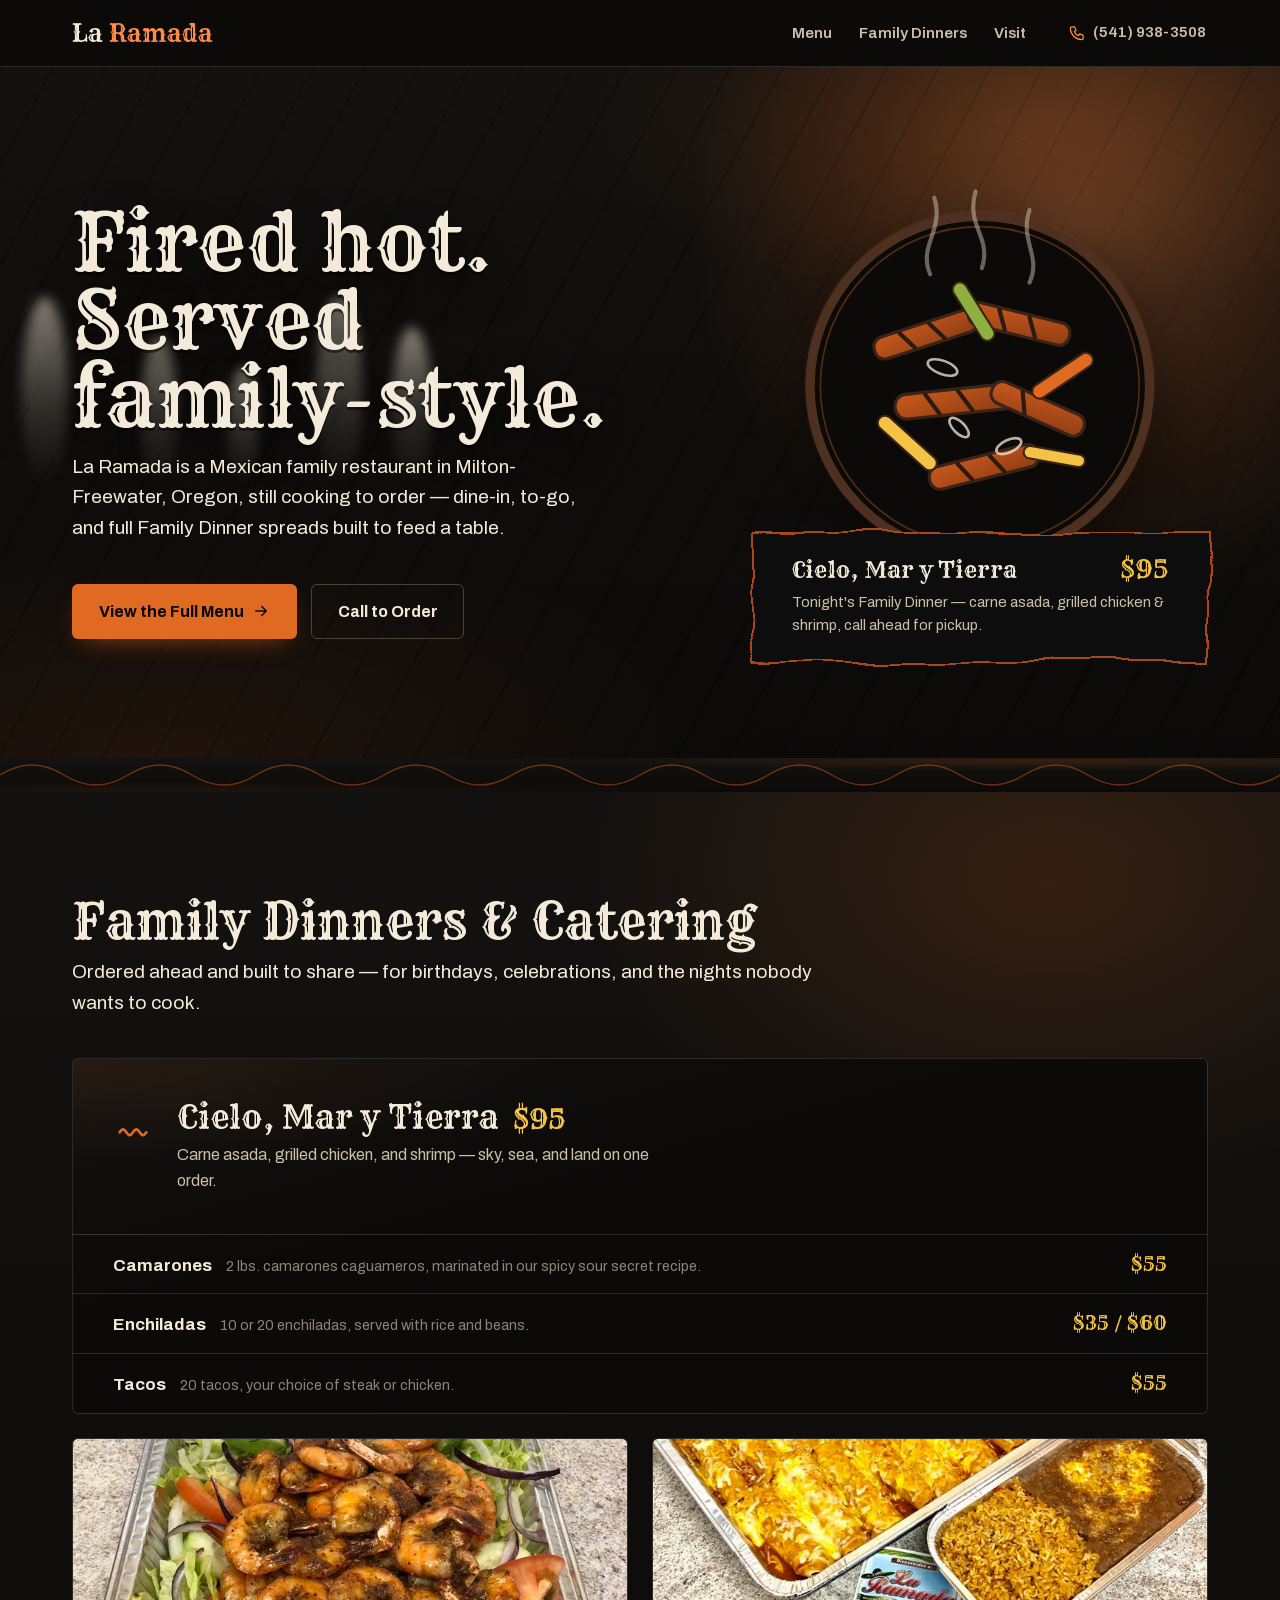
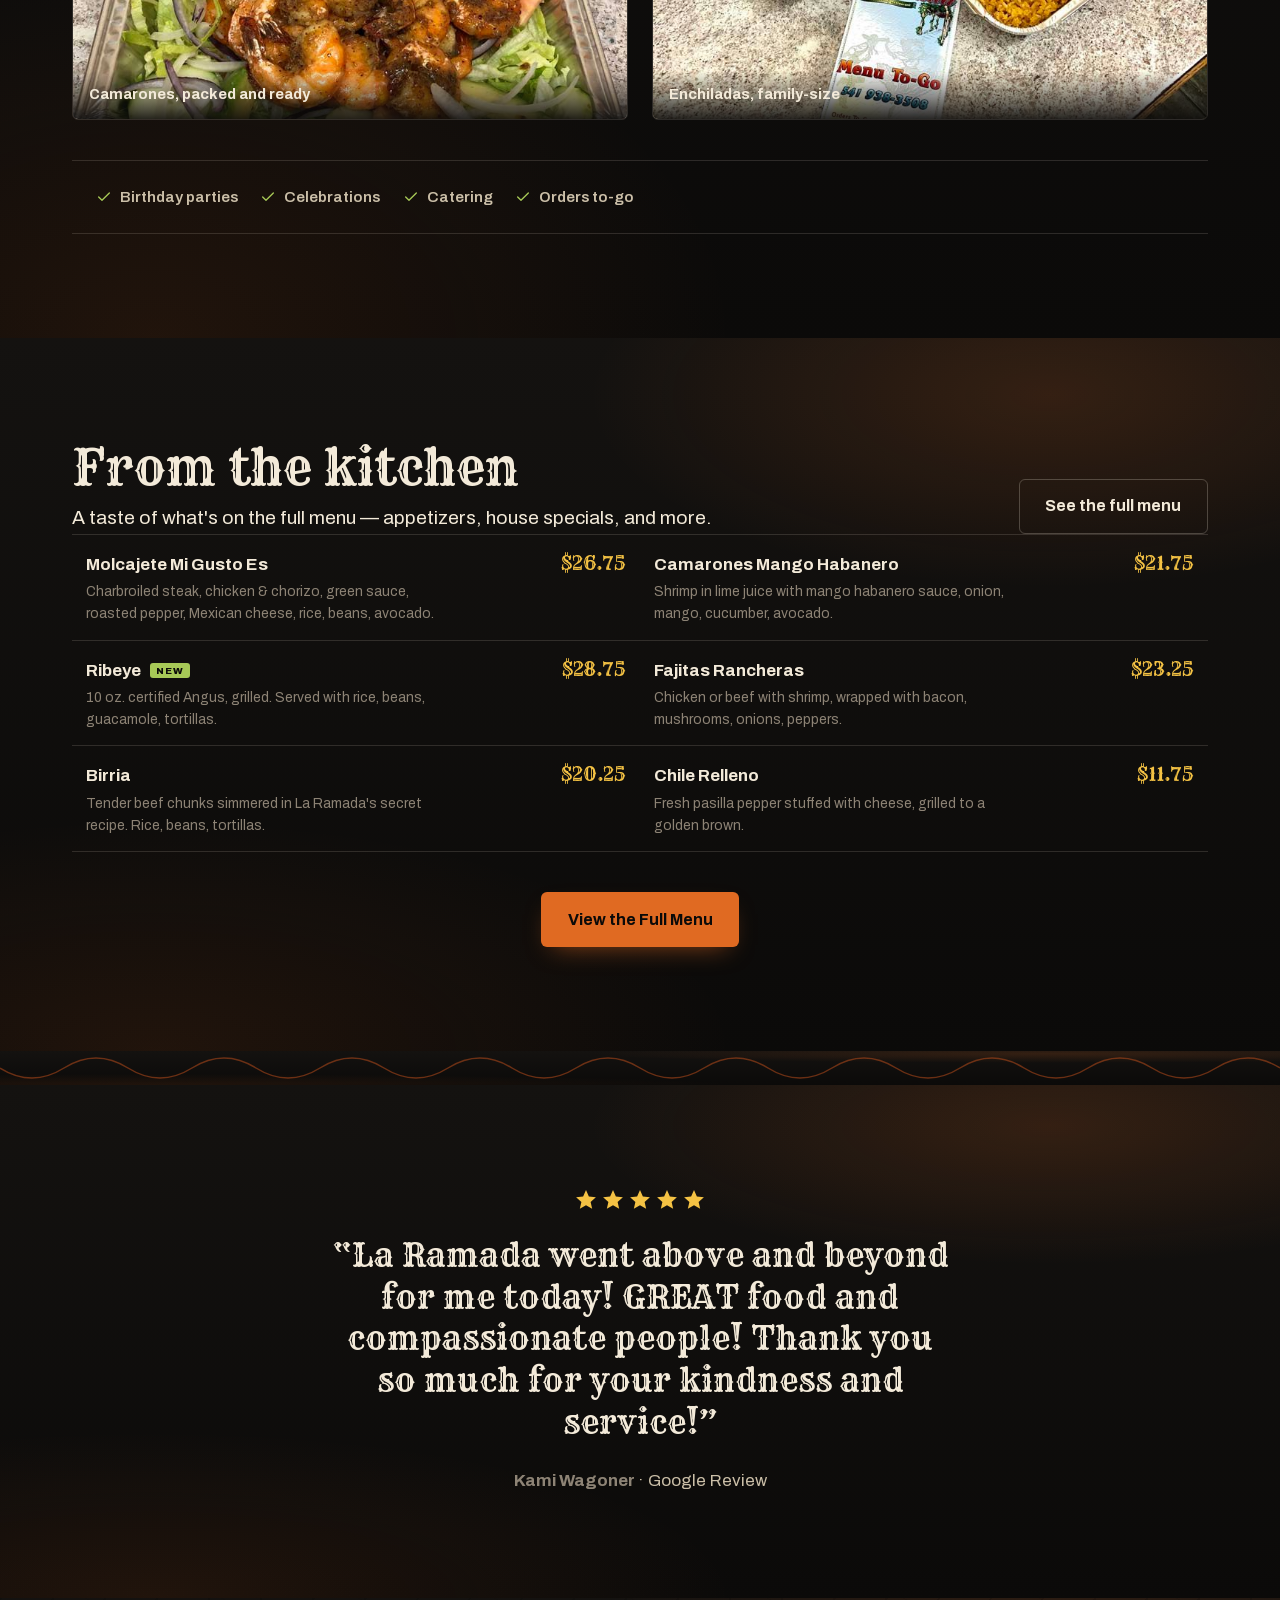
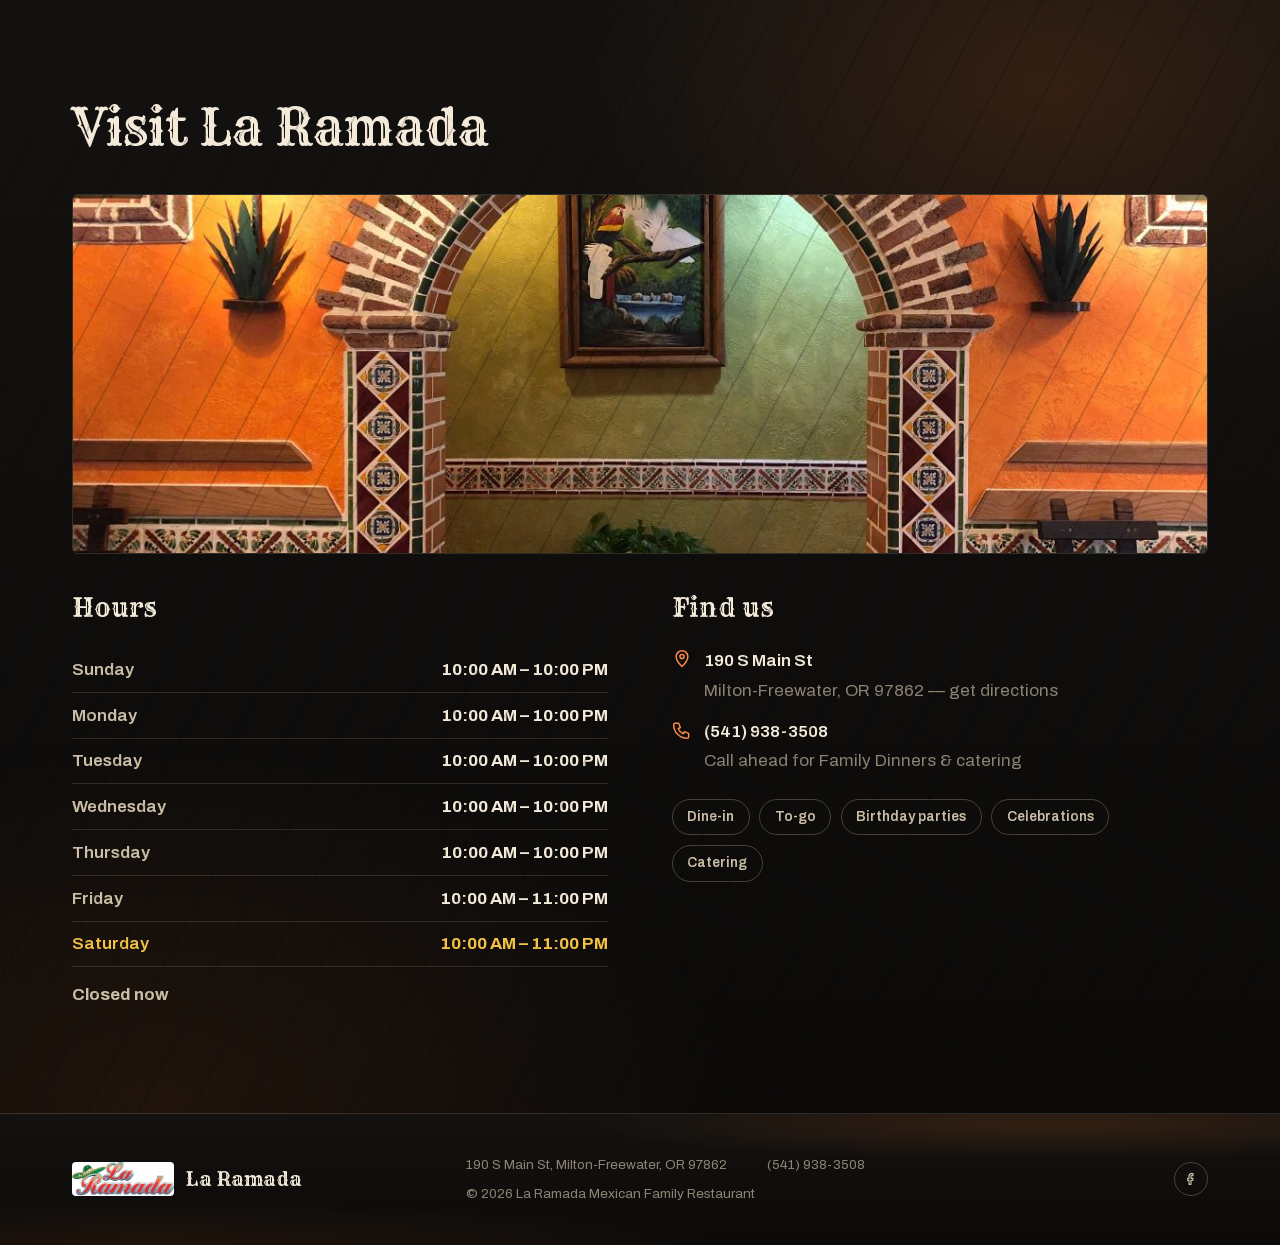
==== index.html @ e7085463 "Build La Ramada website: The Comal direction, full menu, real photos Two-page static site (index.htm" ====
<!doctype html>
<html lang="en">
<head>
<meta charset="utf-8">
<meta name="viewport" content="width=device-width, initial-scale=1">
<title>La Ramada — Mexican Family Restaurant, Milton-Freewater OR</title>
<meta name="description" content="La Ramada Mexican Family Restaurant in Milton-Freewater, OR. Dine-in, to-go, catering, and Family Dinners for celebrations. Open daily.">
<link rel="icon" href="assets/icons/favicon.svg" type="image/svg+xml">
<link rel="preload" href="assets/fonts/rye-regular.woff2" as="font" type="font/woff2" crossorigin>
<link rel="preload" href="assets/fonts/archivo-variable.woff2" as="font" type="font/woff2" crossorigin>
<link rel="stylesheet" href="styles.css">
</head>
<body>
<!--
  THESIS: The whole site is the family's own comal — char, steam, and ember
  heat carry the page, because the food should look like it is still cooking.
  OWN-WORLD: cast-iron black ground (#141210), char umber, ember orange
  (#e06a22) and butter-yellow accents; seasoned-iron sheen, char striping,
  steam haze; Rye display over Archivo body; grill-mark seams between sections.
  STORY: a first-time visitor sees sizzling, abundant food immediately,
  believes La Ramada is a real family kitchen worth trusting, and reaches
  the menu and Family Dinners within seconds.
  FIRST VIEWPORT: full-bleed comal hero, steam rising through the headline,
  today's Family Dinner seared into a branding-iron badge with its price,
  primary CTA straight to the full menu.
  FORM: The Comal — IMPECCABLE'S PICK, direction round seed 84e62924 (reroll 1).
  FINISH: unreviewed and undocumented is unfinished; this build ends with the
  finish review, the verdict, and DESIGN.md
-->
<a class="skip-link" href="#main">Skip to content</a>

<svg width="0" height="0" style="position:absolute" aria-hidden="true">
  <defs>
    <filter id="char-edge" x="-20%" y="-20%" width="140%" height="140%">
      <feTurbulence type="fractalNoise" baseFrequency="0.012 0.02" numOctaves="2" seed="7" result="noise"/>
      <feDisplacementMap in="SourceGraphic" in2="noise" scale="18" xChannelSelector="R" yChannelSelector="G"/>
    </filter>
  </defs>
</svg>

<header class="site-header">
  <div class="wrap">
    <a class="logo" href="index.html">La <span>Ramada</span></a>
    <nav class="site-nav" aria-label="Primary">
      <ul>
        <li><a href="menu.html">Menu</a></li>
        <li><a href="#dinners">Family Dinners</a></li>
        <li><a href="#visit">Visit</a></li>
      </ul>
      <a class="header-phone" href="tel:+15419383508" aria-label="Call La Ramada at (541) 938-3508">
        <svg viewBox="0 0 24 24" fill="none" stroke="currentColor" stroke-width="1.75" stroke-linecap="round" stroke-linejoin="round"><path d="M4 4h4l2 5-2.5 1.5a11 11 0 0 0 6 6L15 14l5 2v4a2 2 0 0 1-2 2C9.4 22 2 14.6 2 6a2 2 0 0 1 2-2Z"/></svg>
        <span>(541) 938-3508</span>
      </a>
    </nav>
    <button class="nav-toggle" aria-expanded="false" aria-controls="mobile-panel" aria-label="Open menu">
      <svg viewBox="0 0 24 24" fill="none" stroke="currentColor" stroke-width="1.75" stroke-linecap="round"><path d="M3 6h18M3 12h18M3 18h18"/></svg>
    </button>
  </div>
  <div class="mobile-panel" id="mobile-panel">
    <ul>
      <li><a href="menu.html">Menu</a></li>
      <li><a href="#dinners">Family Dinners</a></li>
      <li><a href="#visit">Visit</a></li>
      <li><a href="tel:+15419383508">Call (541) 938-3508</a></li>
    </ul>
  </div>
</header>

<main id="main">

  <section class="hero iron-ground">
    <div class="char-stripes" aria-hidden="true"></div>
    <div class="hero-ember-glow" aria-hidden="true"></div>
    <div class="steam" aria-hidden="true"><span></span><span></span><span></span><span></span><span></span></div>
    <div class="wrap">
      <div class="hero-grid">
        <div>
          <h1>Fired hot.<br>Served family-style.</h1>
          <p class="lede">La Ramada is a Mexican family restaurant in Milton-Freewater, Oregon, still cooking to order — dine-in, to-go, and full Family Dinner spreads built to feed a table.</p>
          <div class="hero-ctas">
            <a class="btn btn-ember" href="menu.html">
              View the Full Menu
              <svg viewBox="0 0 24 24" fill="none" stroke="currentColor" stroke-width="2" stroke-linecap="round" stroke-linejoin="round"><path d="M5 12h14M13 6l6 6-6 6"/></svg>
            </a>
            <a class="btn btn-line" href="tel:+15419383508">Call to Order</a>
          </div>
        </div>
        <div class="hero-visual sear-in">
          <svg class="sizzle-plate" viewBox="0 0 440 380" role="img" aria-label="Illustration of a sizzling fajita platter — steak, peppers, and onions on the comal">
            <defs>
              <linearGradient id="steakGrad" x1="0" y1="0" x2="1" y2="1">
                <stop offset="0" stop-color="#c9591c"/>
                <stop offset="1" stop-color="#8f3d14"/>
              </linearGradient>
              <radialGradient id="panGlow" cx="50%" cy="42%" r="60%">
                <stop offset="0" stop-color="#e06a22" stop-opacity="0.28"/>
                <stop offset="1" stop-color="#e06a22" stop-opacity="0"/>
              </radialGradient>
            </defs>
            <circle cx="220" cy="200" r="170" fill="url(#panGlow)"/>
            <circle cx="220" cy="200" r="164" fill="#0b0a09" stroke="#4d3020" stroke-width="9"/>
            <circle cx="220" cy="200" r="154" fill="none" stroke="#e06a22" stroke-width="1.5" opacity="0.35"/>
            <g stroke-linecap="round">
              <g transform="translate(168,150) rotate(-18)">
                <rect x="-52" y="-11" width="104" height="22" rx="10" fill="url(#steakGrad)" stroke="#3a2418" stroke-width="3"/>
                <line x1="-24" y1="-9" x2="-14" y2="9" stroke="#2a1a10" stroke-width="4"/>
                <line x1="6" y1="-9" x2="16" y2="9" stroke="#2a1a10" stroke-width="4"/>
              </g>
              <g transform="translate(258,140) rotate(14)">
                <rect x="-50" y="-11" width="100" height="22" rx="10" fill="url(#steakGrad)" stroke="#3a2418" stroke-width="3"/>
                <line x1="-22" y1="-9" x2="-12" y2="9" stroke="#2a1a10" stroke-width="4"/>
                <line x1="8" y1="-9" x2="18" y2="9" stroke="#2a1a10" stroke-width="4"/>
              </g>
              <g transform="translate(196,215) rotate(-6)">
                <rect x="-58" y="-12" width="116" height="24" rx="11" fill="url(#steakGrad)" stroke="#3a2418" stroke-width="3"/>
                <line x1="-28" y1="-10" x2="-16" y2="10" stroke="#2a1a10" stroke-width="4"/>
                <line x1="4" y1="-10" x2="16" y2="10" stroke="#2a1a10" stroke-width="4"/>
              </g>
              <g transform="translate(276,222) rotate(24)">
                <rect x="-48" y="-11" width="96" height="22" rx="10" fill="url(#steakGrad)" stroke="#3a2418" stroke-width="3"/>
                <line x1="-20" y1="-9" x2="-10" y2="9" stroke="#2a1a10" stroke-width="4"/>
              </g>
              <g transform="translate(224,278) rotate(-14)">
                <rect x="-54" y="-11" width="108" height="22" rx="10" fill="url(#steakGrad)" stroke="#3a2418" stroke-width="3"/>
                <line x1="-24" y1="-9" x2="-14" y2="9" stroke="#2a1a10" stroke-width="4"/>
                <line x1="8" y1="-9" x2="18" y2="9" stroke="#2a1a10" stroke-width="4"/>
              </g>
            </g>
            <g stroke-linecap="round">
              <g transform="translate(150,255) rotate(42)"><rect x="-36" y="-7" width="72" height="14" rx="7" fill="#f4c244" stroke="#3a2418" stroke-width="2"/></g>
              <g transform="translate(300,190) rotate(-34)"><rect x="-34" y="-7" width="68" height="14" rx="7" fill="#e06a22" stroke="#3a2418" stroke-width="2"/></g>
              <g transform="translate(214,128) rotate(58)"><rect x="-32" y="-7" width="64" height="14" rx="7" fill="#8faf3e" stroke="#3a2418" stroke-width="2"/></g>
              <g transform="translate(292,268) rotate(10)"><rect x="-30" y="-6" width="60" height="12" rx="6" fill="#f4c244" stroke="#3a2418" stroke-width="2"/></g>
            </g>
            <g fill="none" stroke="#f3ead9" stroke-width="2.5" opacity="0.75">
              <ellipse cx="184" cy="182" rx="15" ry="6.5" transform="rotate(20 184 182)"/>
              <ellipse cx="248" cy="258" rx="13" ry="6" transform="rotate(-25 248 258)"/>
              <ellipse cx="200" cy="240" rx="12" ry="5.5" transform="rotate(45 200 240)"/>
            </g>
            <g fill="none" stroke="#f3ead9" stroke-linecap="round" opacity="0.4">
              <path d="M172,92 C160,64 186,50 176,18" stroke-width="4"/>
              <path d="M222,86 C232,56 206,46 216,12" stroke-width="4"/>
              <path d="M268,100 C280,74 258,60 268,30" stroke-width="4"/>
            </g>
          </svg>
          <div class="hero-visual-caption">
            <div class="hero-visual-caption-shape" aria-hidden="true"></div>
            <div class="hero-visual-caption-inner">
              <h3>Cielo, Mar y Tierra <span class="price">$95</span></h3>
              <p class="note">Tonight's Family Dinner — carne asada, grilled chicken &amp; shrimp, call ahead for pickup.</p>
            </div>
          </div>
        </div>
      </div>
    </div>
  </section>

  <div class="grill-seam iron-ground" aria-hidden="true">
    <svg viewBox="0 0 1200 60" preserveAspectRatio="none"><path d="M0 30 Q 30 10 60 30 T 120 30 T 180 30 T 240 30 T 300 30 T 360 30 T 420 30 T 480 30 T 540 30 T 600 30 T 660 30 T 720 30 T 780 30 T 840 30 T 900 30 T 960 30 T 1020 30 T 1080 30 T 1140 30 T 1200 30" fill="none" stroke="var(--ember-dim)" stroke-width="1.5" opacity="0.6"/></svg>
  </div>

  <section id="dinners" class="iron-ground">
    <div class="wrap">
      <div class="section-head">
        <h2>Family Dinners &amp; Catering</h2>
        <p class="lede">Ordered ahead and built to share — for birthdays, celebrations, and the nights nobody wants to cook.</p>
      </div>

      <div class="grill-rack">
        <div class="grill-rack-featured">
          <svg class="sear-mark" viewBox="0 0 24 24" fill="none" stroke-width="1.6" stroke-linecap="round" stroke-linejoin="round"><path d="M4 17c4-6 4 6 8 0s4 6 8 0"/></svg>
          <div>
            <h3>Cielo, Mar y Tierra <span class="price-line">$95</span></h3>
            <p>Carne asada, grilled chicken, and shrimp — sky, sea, and land on one order.</p>
          </div>
        </div>
        <div class="grill-rack-list">
          <div class="grill-rack-row">
            <span class="name">Camarones</span>
            <span class="desc">2 lbs. camarones caguameros, marinated in our spicy sour secret recipe.</span>
            <span class="price tabular">$55</span>
          </div>
          <div class="grill-rack-row">
            <span class="name">Enchiladas</span>
            <span class="desc">10 or 20 enchiladas, served with rice and beans.</span>
            <span class="price tabular">$35 / $60</span>
          </div>
          <div class="grill-rack-row">
            <span class="name">Tacos</span>
            <span class="desc">20 tacos, your choice of steak or chicken.</span>
            <span class="price tabular">$55</span>
          </div>
        </div>
      </div>

      <div class="dinners-photos">
        <figure>
          <img src="assets/photos/family-dinners-camarones.jpg" alt="A tray of camarones caguameros — grilled shrimp over lettuce, tomato, cucumber, red onion, and avocado, ready for pickup." loading="lazy" width="750" height="1000">
          <figcaption>Camarones, packed and ready</figcaption>
        </figure>
        <figure>
          <img src="assets/photos/family-dinners-enchiladas.jpg" alt="A full tray of enchiladas with rice and beans on the side, the actual La Ramada to-go menu card resting beside it." loading="lazy" width="750" height="1000">
          <figcaption>Enchiladas, family-size</figcaption>
        </figure>
      </div>

      <div class="dinners-note">
        <ul>
          <li><svg viewBox="0 0 24 24" fill="none" stroke="currentColor" stroke-width="2" stroke-linecap="round" stroke-linejoin="round"><path d="M20 6 9 17l-5-5"/></svg> Birthday parties</li>
          <li><svg viewBox="0 0 24 24" fill="none" stroke="currentColor" stroke-width="2" stroke-linecap="round" stroke-linejoin="round"><path d="M20 6 9 17l-5-5"/></svg> Celebrations</li>
          <li><svg viewBox="0 0 24 24" fill="none" stroke="currentColor" stroke-width="2" stroke-linecap="round" stroke-linejoin="round"><path d="M20 6 9 17l-5-5"/></svg> Catering</li>
          <li><svg viewBox="0 0 24 24" fill="none" stroke="currentColor" stroke-width="2" stroke-linecap="round" stroke-linejoin="round"><path d="M20 6 9 17l-5-5"/></svg> Orders to-go</li>
        </ul>
      </div>
    </div>
  </section>

  <section class="iron-ground">
    <div class="wrap">
      <div class="section-head-row">
        <div class="section-head" style="margin-bottom:0;">
          <h2>From the kitchen</h2>
          <p class="lede">A taste of what's on the full menu — appetizers, house specials, and more.</p>
        </div>
        <a class="btn btn-line" href="menu.html">See the full menu</a>
      </div>

      <div class="menu-teaser-grid">
        <div class="menu-row">
          <span><span class="name">Molcajete Mi Gusto Es</span><span class="desc">Charbroiled steak, chicken &amp; chorizo, green sauce, roasted pepper, Mexican cheese, rice, beans, avocado.</span></span>
          <span class="price tabular">$26.75</span>
        </div>
        <div class="menu-row">
          <span><span class="name">Camarones Mango Habanero</span><span class="desc">Shrimp in lime juice with mango habanero sauce, onion, mango, cucumber, avocado.</span></span>
          <span class="price tabular">$21.75</span>
        </div>
        <div class="menu-row is-new">
          <span><span class="name">Ribeye</span><span class="desc">10 oz. certified Angus, grilled. Served with rice, beans, guacamole, tortillas.</span></span>
          <span class="price tabular">$28.75</span>
        </div>
        <div class="menu-row">
          <span><span class="name">Fajitas Rancheras</span><span class="desc">Chicken or beef with shrimp, wrapped with bacon, mushrooms, onions, peppers.</span></span>
          <span class="price tabular">$23.25</span>
        </div>
        <div class="menu-row">
          <span><span class="name">Birria</span><span class="desc">Tender beef chunks simmered in La Ramada's secret recipe. Rice, beans, tortillas.</span></span>
          <span class="price tabular">$20.25</span>
        </div>
        <div class="menu-row">
          <span><span class="name">Chile Relleno</span><span class="desc">Fresh pasilla pepper stuffed with cheese, grilled to a golden brown.</span></span>
          <span class="price tabular">$11.75</span>
        </div>
      </div>

      <div class="menu-cta">
        <a class="btn btn-ember" href="menu.html">View the Full Menu</a>
      </div>
    </div>
  </section>

  <div class="grill-seam iron-ground" aria-hidden="true">
    <svg viewBox="0 0 1200 60" preserveAspectRatio="none"><path d="M0 30 Q 30 50 60 30 T 120 30 T 180 30 T 240 30 T 300 30 T 360 30 T 420 30 T 480 30 T 540 30 T 600 30 T 660 30 T 720 30 T 780 30 T 840 30 T 900 30 T 960 30 T 1020 30 T 1080 30 T 1140 30 T 1200 30" fill="none" stroke="var(--ember-dim)" stroke-width="1.5" opacity="0.6"/></svg>
  </div>

  <section class="iron-ground">
    <div class="wrap review-block">
      <div class="stars" aria-hidden="true">
        <svg viewBox="0 0 20 20"><path d="M10 1l2.6 5.9 6.4.6-4.8 4.3 1.4 6.2L10 14.8 4.4 18l1.4-6.2L1 7.5l6.4-.6z"/></svg>
        <svg viewBox="0 0 20 20"><path d="M10 1l2.6 5.9 6.4.6-4.8 4.3 1.4 6.2L10 14.8 4.4 18l1.4-6.2L1 7.5l6.4-.6z"/></svg>
        <svg viewBox="0 0 20 20"><path d="M10 1l2.6 5.9 6.4.6-4.8 4.3 1.4 6.2L10 14.8 4.4 18l1.4-6.2L1 7.5l6.4-.6z"/></svg>
        <svg viewBox="0 0 20 20"><path d="M10 1l2.6 5.9 6.4.6-4.8 4.3 1.4 6.2L10 14.8 4.4 18l1.4-6.2L1 7.5l6.4-.6z"/></svg>
        <svg viewBox="0 0 20 20"><path d="M10 1l2.6 5.9 6.4.6-4.8 4.3 1.4 6.2L10 14.8 4.4 18l1.4-6.2L1 7.5l6.4-.6z"/></svg>
      </div>
      <p class="review-quote">La Ramada went above and beyond for me today! GREAT food and compassionate people! Thank you so much for your kindness and service!</p>
      <p class="review-attrib">Kami Wagoner <span>· Google Review</span></p>
    </div>
  </section>

  <section id="visit" class="iron-ground">
    <div class="char-stripes" aria-hidden="true" style="opacity:0.28;"></div>
    <div class="wrap">
      <div class="section-head">
        <h2>Visit La Ramada</h2>
      </div>
      <figure class="visit-photo">
        <img src="assets/photos/la-ramada-entrance-1.jpg" alt="The brick archway inside La Ramada, hand-tiled in Talavera pattern, leading past a framed painting into the dining room." loading="lazy" width="1200" height="900">
      </figure>
      <div class="visit-grid">
        <div >
          <h3>Hours</h3>
          <table class="hours-table">
            <tbody>
              <tr data-hours-day="0"><td>Sunday</td><td class="tabular">10:00 AM – 10:00 PM</td></tr>
              <tr data-hours-day="1"><td>Monday</td><td class="tabular">10:00 AM – 10:00 PM</td></tr>
              <tr data-hours-day="2"><td>Tuesday</td><td class="tabular">10:00 AM – 10:00 PM</td></tr>
              <tr data-hours-day="3"><td>Wednesday</td><td class="tabular">10:00 AM – 10:00 PM</td></tr>
              <tr data-hours-day="4"><td>Thursday</td><td class="tabular">10:00 AM – 10:00 PM</td></tr>
              <tr data-hours-day="5"><td>Friday</td><td class="tabular">10:00 AM – 11:00 PM</td></tr>
              <tr data-hours-day="6"><td>Saturday</td><td class="tabular">10:00 AM – 11:00 PM</td></tr>
            </tbody>
          </table>
          <p class="hours-status" data-hours-status><span class="dot" aria-hidden="true"></span> Checking hours…</p>
        </div>
        <div >
          <h3>Find us</h3>
          <div class="contact-list">
            <a href="https://www.google.com/maps/search/?api=1&query=190+S+Main+St%2C+Milton-Freewater%2C+OR+97862" target="_blank" rel="noopener">
              <svg viewBox="0 0 24 24" fill="none" stroke="currentColor" stroke-width="1.75" stroke-linecap="round" stroke-linejoin="round"><path d="M12 21s7-6.5 7-12a7 7 0 1 0-14 0c0 5.5 7 12 7 12Z"/><circle cx="12" cy="9" r="2.5"/></svg>
              <span>190 S Main St<span class="sub">Milton-Freewater, OR 97862 — get directions</span></span>
            </a>
            <a href="tel:+15419383508">
              <svg viewBox="0 0 24 24" fill="none" stroke="currentColor" stroke-width="1.75" stroke-linecap="round" stroke-linejoin="round"><path d="M4 4h4l2 5-2.5 1.5a11 11 0 0 0 6 6L15 14l5 2v4a2 2 0 0 1-2 2C9.4 22 2 14.6 2 6a2 2 0 0 1 2-2Z"/></svg>
              <span>(541) 938-3508<span class="sub">Call ahead for Family Dinners &amp; catering</span></span>
            </a>
          </div>
          <ul class="services-tags">
            <li>Dine-in</li>
            <li>To-go</li>
            <li>Birthday parties</li>
            <li>Celebrations</li>
            <li>Catering</li>
          </ul>
        </div>
      </div>
    </div>
  </section>

</main>

<footer class="site-footer iron-ground">
  <div class="wrap">
    <a class="footer-brand" href="index.html">
      <img src="assets/photos/logo.png" alt="La Ramada Mexican Family Restaurant logo" width="500" height="167">
      <span class="logo">La Ramada</span>
    </a>
    <p class="footer-meta">
      <span>190 S Main St, Milton-Freewater, OR 97862</span>
      <a href="tel:+15419383508">(541) 938-3508</a>
      <span>&copy; <span id="year"></span> La Ramada Mexican Family Restaurant</span>
    </p>
    <div class="footer-social">
      <a href="https://www.facebook.com/LaRamadaMF" target="_blank" rel="noopener" aria-label="La Ramada on Facebook">
        <svg viewBox="0 0 24 24" fill="none" stroke="currentColor" stroke-width="1.75" stroke-linecap="round" stroke-linejoin="round"><path d="M15 4h-2a4 4 0 0 0-4 4v3H7v3h2v6h3v-6h2.5l.5-3H12V8a1 1 0 0 1 1-1h2Z"/></svg>
      </a>
    </div>
  </div>
</footer>

<script>document.getElementById('year').textContent = new Date().getFullYear();</script>
<script src="script.js"></script>
</body>
</html>
---- styles.css ----
/* ==========================================================================
   La Ramada — "The Comal": cast-iron char, rising steam, ember heat.
   ========================================================================== */

@font-face {
  font-family: 'Rye';
  font-style: normal;
  font-weight: 400;
  font-display: swap;
  src: url('assets/fonts/rye-regular.woff2') format('woff2');
}

@font-face {
  font-family: 'Archivo';
  font-style: normal;
  font-weight: 100 900;
  font-display: swap;
  src: url('assets/fonts/archivo-variable.woff2') format('woff2-variations'), url('assets/fonts/archivo-variable.woff2') format('woff2');
}

@font-face {
  font-family: 'Archivo';
  font-style: italic;
  font-weight: 100 900;
  font-display: swap;
  src: url('assets/fonts/archivo-italic-variable.woff2') format('woff2-variations'), url('assets/fonts/archivo-italic-variable.woff2') format('woff2');
}

:root {
  /* -- palette: cast-iron ground, char, ember, cilantro, butter -- */
  --iron-black: #141210;
  --iron-black-deep: #0b0a09;
  --char-umber: #3a2418;
  --char-umber-soft: #4d3020;
  --ember-orange: #e06a22;
  --ember-bright: #ff8c47;
  --ember-dim: #a8461a;
  --lime: #8faf3e;
  --lime-bright: #a7c957;
  --butter: #f4c244;
  --cream: #f3ead9;
  --cream-dim: #cbbfa8;
  --cream-faint: #8d8375;
  --rule: rgba(243, 234, 217, 0.14);
  --rule-strong: rgba(243, 234, 217, 0.24);

  --font-display: 'Rye', 'Iowan Old Style', 'Georgia', serif;
  --font-body: 'Archivo', -apple-system, 'Helvetica Neue', sans-serif;

  --measure: 68ch;
  --radius: 6px;
  --ease-out: cubic-bezier(0.16, 1, 0.3, 1);

  --space-1: 0.5rem;
  --space-2: 0.875rem;
  --space-3: 1.5rem;
  --space-4: 2.5rem;
  --space-5: 4rem;
  --space-6: 6.5rem;
}

/* -- reset -- */
*, *::before, *::after { box-sizing: border-box; }
html { -webkit-text-size-adjust: 100%; scroll-behavior: smooth; }
@media (prefers-reduced-motion: reduce) {
  html { scroll-behavior: auto; }
  *, *::before, *::after { animation-duration: 0.001ms !important; animation-iteration-count: 1 !important; transition-duration: 0.001ms !important; scroll-behavior: auto !important; }
}
body {
  margin: 0;
  background: var(--iron-black);
  color: var(--cream);
  font-family: var(--font-body);
  font-size: 17px;
  line-height: 1.6;
  -webkit-font-smoothing: antialiased;
}
img { max-width: 100%; display: block; }
ul, ol { margin: 0; padding: 0; list-style: none; }
h1, h2, h3, h4, p { margin: 0; }
a { color: inherit; }

/* -- browser surfaces -- */
::selection { background: var(--ember-orange); color: var(--iron-black-deep); }
:focus-visible { outline: 2px solid var(--ember-bright); outline-offset: 3px; border-radius: 2px; }
html { scrollbar-color: var(--ember-dim) var(--iron-black); scrollbar-width: thin; }
::-webkit-scrollbar { width: 12px; height: 12px; }
::-webkit-scrollbar-track { background: var(--iron-black); }
::-webkit-scrollbar-thumb { background: var(--char-umber-soft); border-radius: 8px; border: 3px solid var(--iron-black); }
::-webkit-scrollbar-thumb:hover { background: var(--ember-dim); }

/* ==========================================================================
   Material — the comal ground, applied per-section
   ========================================================================== */

.iron-ground {
  position: relative;
  background:
    radial-gradient(ellipse 60% 45% at 82% 8%, rgba(224, 106, 34, 0.16), transparent 60%),
    radial-gradient(ellipse 70% 50% at 12% 100%, rgba(224, 106, 34, 0.10), transparent 65%),
    linear-gradient(180deg, var(--iron-black) 0%, var(--iron-black-deep) 100%);
}
.char-stripes {
  position: absolute;
  inset: 0;
  pointer-events: none;
  opacity: 0.5;
  background-image: repeating-linear-gradient(
    118deg,
    rgba(0, 0, 0, 0.55) 0px,
    rgba(0, 0, 0, 0.55) 2px,
    transparent 2px,
    transparent 46px
  );
  mix-blend-mode: multiply;
}
.char-stripes::after {
  content: '';
  position: absolute;
  inset: 0;
  background-image: repeating-linear-gradient(
    28deg,
    rgba(58, 36, 24, 0.35) 0px,
    rgba(58, 36, 24, 0.35) 1px,
    transparent 1px,
    transparent 64px
  );
}

/* grill-mark divider — the signature seam between sections */
.grill-seam {
  position: relative;
  height: 34px;
  overflow: hidden;
}
.grill-seam svg { position: absolute; top: 50%; left: 50%; transform: translate(-50%, -50%); width: 100%; height: 60px; }

/* ==========================================================================
   Type
   ========================================================================== */

.eyebrow-off { /* intentionally unused: no kicker labels in this world */ }

.brand-mark {
  font-family: var(--font-display);
  letter-spacing: 0.01em;
}

h1, h2, h3 { font-family: var(--font-display); font-weight: 400; color: var(--cream); }
h1 { font-size: clamp(2.6rem, 5vw + 1rem, 5.4rem); line-height: 0.98; letter-spacing: 0.005em; }
h2 { font-size: clamp(1.9rem, 2.6vw + 1rem, 3.1rem); line-height: 1.04; }
h3 { font-size: clamp(1.25rem, 1vw + 1rem, 1.6rem); line-height: 1.15; }

p { max-width: var(--measure); color: var(--cream-dim); }
.lede { font-size: 1.2rem; color: var(--cream); }

.tabular { font-variant-numeric: tabular-nums; }

/* ==========================================================================
   Layout
   ========================================================================== */

.wrap { max-width: 74rem; margin: 0 auto; padding-inline: var(--space-3); }
section { padding-block: var(--space-6); }
@media (max-width: 640px) {
  section { padding-block: var(--space-5); }
  .wrap { padding-inline: var(--space-2); }
}

/* ==========================================================================
   Header
   ========================================================================== */

.site-header {
  position: sticky;
  top: 0;
  z-index: 40;
  background: rgba(11, 10, 9, 0.86);
  backdrop-filter: blur(10px);
  border-bottom: 1px solid var(--rule);
}
.site-header .wrap {
  display: flex;
  align-items: center;
  justify-content: space-between;
  gap: var(--space-3);
  padding-block: 0.85rem;
}
.site-header .logo {
  font-family: var(--font-display);
  font-size: 1.5rem;
  color: var(--cream);
  text-decoration: none;
  white-space: nowrap;
}
.site-header .logo span { color: var(--ember-bright); }
.site-nav { display: flex; align-items: center; gap: var(--space-4); }
.site-nav ul { display: flex; gap: var(--space-3); }
.site-nav a:not(.btn) {
  text-decoration: none;
  color: var(--cream-dim);
  font-size: 0.95rem;
  font-weight: 600;
  padding: 0.4rem 0.1rem;
  border-bottom: 2px solid transparent;
  transition: color 0.2s var(--ease-out), border-color 0.2s var(--ease-out);
}
.site-nav a:not(.btn):hover,
.site-nav a:not(.btn):focus-visible,
.site-nav a.is-active { color: var(--cream); border-color: var(--ember-orange); }
.header-phone {
  display: flex;
  align-items: center;
  gap: 0.45rem;
  text-decoration: none;
  color: var(--cream);
  font-weight: 700;
  white-space: nowrap;
}
.header-phone svg { width: 17px; height: 17px; stroke: var(--ember-bright); flex-shrink: 0; }
.nav-toggle {
  display: none;
  width: 40px; height: 40px;
  align-items: center; justify-content: center;
  background: transparent; border: 1px solid var(--rule-strong); border-radius: var(--radius);
  cursor: pointer;
}
.nav-toggle svg { width: 18px; height: 18px; stroke: var(--cream); }

@media (max-width: 780px) {
  .site-nav ul { display: none; }
  .header-phone span { display: none; }
  .nav-toggle { display: inline-flex; }
  .mobile-panel {
    display: none;
    border-top: 1px solid var(--rule);
    background: var(--iron-black-deep);
  }
  .mobile-panel.is-open { display: block; }
  .mobile-panel ul { display: flex; flex-direction: column; }
  .mobile-panel a {
    display: block; padding: var(--space-2) var(--space-2);
    text-decoration: none; color: var(--cream-dim); font-weight: 700;
    border-bottom: 1px solid var(--rule);
  }
  .mobile-panel a:hover, .mobile-panel a:focus-visible { color: var(--ember-bright); }
}
@media (min-width: 781px) {
  .mobile-panel { display: none !important; }
}

/* ==========================================================================
   Buttons
   ========================================================================== */

.btn {
  display: inline-flex;
  align-items: center;
  gap: 0.55rem;
  text-decoration: none;
  font-family: var(--font-body);
  font-weight: 700;
  font-size: 1rem;
  padding: 0.85rem 1.6rem;
  border-radius: var(--radius);
  border: 1px solid transparent;
  cursor: pointer;
  transition: transform 0.15s var(--ease-out), background 0.2s var(--ease-out), border-color 0.2s var(--ease-out), box-shadow 0.2s var(--ease-out);
}
.btn:active { transform: translateY(1px); }
.btn-ember {
  background: var(--ember-orange);
  color: var(--iron-black-deep);
  box-shadow: 0 10px 26px -12px rgba(224, 106, 34, 0.65);
}
.btn-ember:hover, .btn-ember:focus-visible { background: var(--ember-bright); box-shadow: 0 14px 30px -10px rgba(255, 140, 71, 0.55); }
.btn-line {
  background: transparent;
  color: var(--cream);
  border-color: var(--rule-strong);
}
.btn-line:hover, .btn-line:focus-visible { border-color: var(--ember-orange); color: var(--ember-bright); }
.btn svg { width: 18px; height: 18px; }

/* ==========================================================================
   Hero — the comal itself
   ========================================================================== */

.hero {
  position: relative;
  overflow: hidden;
  padding-block: clamp(3.5rem, 9vw, 7rem) clamp(4rem, 8vw, 6rem);
  isolation: isolate;
}
.hero .wrap { position: relative; z-index: 3; }

.hero-ember-glow {
  position: absolute;
  z-index: 1;
  width: 60vw;
  height: 60vw;
  min-width: 30rem;
  min-height: 30rem;
  right: -14vw;
  top: -18vw;
  background: radial-gradient(circle, rgba(255, 140, 71, 0.30) 0%, rgba(224, 106, 34, 0.12) 42%, transparent 72%);
  filter: blur(6px);
  pointer-events: none;
  animation: ember-breathe 7s ease-in-out infinite;
}
@keyframes ember-breathe {
  0%, 100% { opacity: 0.85; transform: scale(1); }
  50% { opacity: 1; transform: scale(1.05); }
}

/* scoped tight to the headline so wisps actually cross it, not the whole (taller) hero */
.steam {
  position: absolute;
  z-index: 2;
  left: 0;
  top: 0;
  width: min(54%, 34rem);
  height: clamp(280px, 40vw, 420px);
  pointer-events: none;
  overflow: visible;
}
.steam span {
  position: absolute;
  bottom: 0;
  width: 46px;
  height: 190px;
  border-radius: 50%;
  background: linear-gradient(180deg, rgba(243, 234, 217, 0.5), rgba(243, 234, 217, 0.14) 60%, transparent);
  filter: blur(6px);
  animation: rise 7s ease-in infinite;
}
.steam span:nth-child(1) { left: 4%; animation-delay: -1.4s; }
.steam span:nth-child(2) { left: 26%; width: 36px; height: 150px; animation-delay: -4.5s; animation-duration: 8s; }
.steam span:nth-child(3) { left: 58%; animation-delay: -5.6s; animation-duration: 7.5s; }
.steam span:nth-child(4) { left: 72%; width: 40px; height: 160px; animation-delay: -2.6s; animation-duration: 8.5s; }
.steam span:nth-child(5) { left: 42%; width: 30px; height: 120px; animation-delay: -0.3s; animation-duration: 6.5s; }
@keyframes rise {
  0% { transform: translateY(0) translateX(0) scale(0.9); opacity: 0; }
  12% { opacity: 0.85; }
  60% { opacity: 0.35; }
  100% { transform: translateY(-260%) translateX(3%) scale(1.25); opacity: 0; }
}
@media (prefers-reduced-motion: reduce) {
  .steam span { animation: none; opacity: 0.28; transform: translateY(-40%); }
  .hero-ember-glow { animation: none; }
}

.hero-grid { display: grid; grid-template-columns: 1.15fr 0.85fr; gap: var(--space-5); align-items: center; }
@media (max-width: 900px) { .hero-grid { grid-template-columns: 1fr; gap: var(--space-4); } }

.hero h1 { text-shadow: 0 3px 0 rgba(0,0,0,0.5), 0 18px 40px rgba(0,0,0,0.55); }
.hero .lede { margin-top: var(--space-2); max-width: 46ch; }
.hero-ctas { display: flex; flex-wrap: wrap; gap: var(--space-2); margin-top: var(--space-4); }

/* the sizzling platter — food, drawn, not photographed */
.hero-visual { position: relative; }
.sizzle-plate { width: 100%; height: auto; display: block; filter: drop-shadow(0 22px 34px rgba(0,0,0,0.5)); }

.hero-visual-caption {
  position: relative;
  margin-top: calc(-1 * var(--space-4));
}
.hero-visual-caption-shape {
  position: absolute;
  inset: 0;
  filter: url(#char-edge);
  background: var(--iron-black-deep);
  border: 2px solid var(--ember-dim);
}
.hero-visual-caption-inner { position: relative; z-index: 2; padding: var(--space-3) var(--space-4); }
.hero-visual-caption h3 {
  display: flex;
  align-items: baseline;
  justify-content: space-between;
  gap: var(--space-2);
  font-size: 1.4rem;
  color: var(--cream);
}
.hero-visual-caption .price { font-family: var(--font-display); color: var(--butter); font-size: 1.5rem; }
.hero-visual-caption .note { font-size: 0.92rem; color: var(--cream-dim); margin-top: 0.4rem; max-width: none; }

/* ==========================================================================
   Section headers
   ========================================================================== */

.section-head { display: flex; flex-direction: column; gap: 0.6rem; margin-bottom: var(--space-4); }
.section-head .lede { margin: 0; }
.section-head-row { display: flex; align-items: flex-end; justify-content: space-between; gap: var(--space-3); flex-wrap: wrap; }

/* ==========================================================================
   Family Dinners — seared plates
   ========================================================================== */

/* one shared plaque, not four identical cards: a featured dish plus a list */
.grill-rack {
  border-radius: var(--radius);
  background: linear-gradient(165deg, rgba(255,255,255,0.03), transparent 40%), var(--iron-black-deep);
  border: 1px solid var(--rule);
  overflow: hidden;
}
.grill-rack-featured {
  display: flex;
  align-items: flex-start;
  gap: var(--space-3);
  padding: var(--space-4);
  border-bottom: 1px solid var(--rule);
  background: radial-gradient(ellipse 70% 100% at 0% 0%, rgba(224,106,34,0.10), transparent 60%);
}
.grill-rack-featured .sear-mark { width: 40px; height: 40px; stroke: var(--ember-orange); flex-shrink: 0; margin-top: 0.3rem; }
.grill-rack-featured h3 {
  display: flex;
  align-items: baseline;
  gap: var(--space-2);
  font-size: clamp(1.5rem, 1vw + 1.2rem, 2rem);
}
.grill-rack-featured .price-line { font-family: var(--font-display); color: var(--butter); font-size: 0.85em; }
.grill-rack-featured p { margin-top: 0.4rem; font-size: 1rem; max-width: 56ch; }

.grill-rack-row {
  display: grid;
  grid-template-columns: auto 1fr auto;
  align-items: baseline;
  gap: var(--space-2);
  padding: var(--space-2) var(--space-4);
  border-bottom: 1px solid var(--rule);
  transition: background 0.2s var(--ease-out);
}
.grill-rack-row:last-child { border-bottom: none; }
.grill-rack-row:hover, .grill-rack-row:focus-within { background: rgba(224, 106, 34, 0.06); }
.grill-rack-row .name { font-weight: 700; color: var(--cream); }
.grill-rack-row .desc { font-size: 0.9rem; color: var(--cream-faint); }
.grill-rack-row .price { font-family: var(--font-display); color: var(--butter); font-size: 1.2rem; white-space: nowrap; }

@media (max-width: 640px) {
  .grill-rack-featured { flex-direction: column; gap: var(--space-2); }
  .grill-rack-row { grid-template-columns: 1fr; }
  .grill-rack-row .price { justify-self: start; }
}

.dinners-photos { display: grid; grid-template-columns: 1fr 1fr; gap: var(--space-3); margin-top: var(--space-3); }
@media (max-width: 640px) { .dinners-photos { grid-template-columns: 1fr; } }
.dinners-photos figure { margin: 0; border-radius: var(--radius); overflow: hidden; border: 1px solid var(--rule); position: relative; }
.dinners-photos img { width: 100%; height: 280px; object-fit: cover; display: block; }
.dinners-photos figcaption {
  position: absolute; left: 0; right: 0; bottom: 0;
  padding: 0.75rem 1rem;
  background: linear-gradient(0deg, rgba(11,10,9,0.88), transparent);
  color: var(--cream); font-weight: 700; font-size: 0.92rem;
}

.dinners-note {
  margin-top: var(--space-4);
  display: flex;
  flex-wrap: wrap;
  gap: var(--space-3);
  align-items: center;
  padding: var(--space-3);
  border-top: 1px solid var(--rule);
  border-bottom: 1px solid var(--rule);
}
.dinners-note ul { display: flex; flex-wrap: wrap; gap: 0.5rem 1.4rem; }
.dinners-note li { display: flex; align-items: center; gap: 0.5rem; color: var(--cream-dim); font-weight: 600; font-size: 0.95rem; }
.dinners-note li svg { width: 16px; height: 16px; stroke: var(--lime-bright); flex-shrink: 0; }

/* ==========================================================================
   Menu preview (index) + full menu list (menu.html)
   ========================================================================== */

.menu-teaser-grid { display: grid; grid-template-columns: repeat(2, 1fr); gap: 0; border-top: 1px solid var(--rule); }
@media (max-width: 700px) { .menu-teaser-grid { grid-template-columns: 1fr; } }

.menu-row {
  display: grid;
  grid-template-columns: 1fr auto;
  gap: var(--space-2);
  align-items: baseline;
  padding: var(--space-2) var(--space-2);
  border-bottom: 1px solid var(--rule);
  transition: background 0.2s var(--ease-out);
}
.menu-row:hover, .menu-row:focus-within { background: rgba(224, 106, 34, 0.06); }
.menu-row .name { font-weight: 700; color: var(--cream); }
.menu-row .desc { display: block; font-weight: 400; font-size: 0.87rem; color: var(--cream-faint); margin-top: 0.2rem; max-width: 46ch; }
.menu-row .price { font-family: var(--font-display); color: var(--butter); font-size: 1.15rem; white-space: nowrap; }
.menu-row.is-new .name::after {
  content: 'NEW';
  margin-left: 0.55rem;
  font-family: var(--font-body);
  font-size: 0.62rem;
  font-weight: 800;
  letter-spacing: 0.08em;
  color: var(--iron-black-deep);
  background: var(--lime-bright);
  padding: 0.14rem 0.4rem;
  border-radius: 3px;
  vertical-align: middle;
}

.menu-cta { margin-top: var(--space-4); text-align: center; }

/* full menu page */
.menu-toc {
  position: sticky;
  top: 66px;
  z-index: 20;
  background: rgba(11,10,9,0.92);
  backdrop-filter: blur(8px);
  border-bottom: 1px solid var(--rule);
  overflow-x: auto;
  scrollbar-width: none;
}
.menu-toc::-webkit-scrollbar { display: none; }
.menu-toc ul { display: flex; gap: var(--space-3); padding-block: 0.75rem; white-space: nowrap; }
.menu-toc a { text-decoration: none; font-size: 0.86rem; font-weight: 700; color: var(--cream-dim); letter-spacing: 0.03em; }
.menu-toc a:hover, .menu-toc a:focus-visible { color: var(--ember-bright); }

.menu-page-head { padding-block: var(--space-5) var(--space-4); text-align: center; }
.menu-page-head p { margin-inline: auto; }

.menu-category { padding-block: var(--space-5); scroll-margin-top: 120px; border-top: 1px solid var(--rule); }
.menu-category:first-of-type { border-top: none; }
.menu-category-head { display: flex; align-items: baseline; gap: var(--space-3); margin-bottom: var(--space-3); flex-wrap: wrap; }
.menu-category-head h2 { color: var(--cream); }
.menu-category-head .es { font-family: var(--font-body); font-style: italic; color: var(--cream-faint); font-size: 1rem; }
.menu-category-note { font-size: 0.92rem; color: var(--cream-faint); margin-bottom: var(--space-3); }

.menu-list-columns { columns: 2; column-gap: var(--space-4); }
@media (max-width: 780px) { .menu-list-columns { columns: 1; } }
.menu-list-columns .menu-row { break-inside: avoid; }

.combo-list { counter-reset: combo; }
.combo-list .menu-row { grid-template-columns: auto 1fr auto; }
.combo-list .menu-row .combo-num {
  counter-increment: combo;
  font-family: var(--font-display);
  color: var(--ember-orange);
  font-size: 1.1rem;
  width: 1.8rem;
}
.combo-list .menu-row .combo-num::before { content: counter(combo) '.'; }
.side-star { color: var(--butter); margin-left: 0.4rem; font-size: 0.85em; }

/* ==========================================================================
   Review
   ========================================================================== */

.review-block {
  max-width: 42rem;
  margin-inline: auto;
  text-align: center;
}
.stars { display: flex; justify-content: center; gap: 0.3rem; margin-bottom: var(--space-3); }
.stars svg { width: 22px; height: 22px; fill: var(--butter); }
.review-quote { font-family: var(--font-display); font-size: clamp(1.4rem, 2vw + 1rem, 2rem); line-height: 1.3; color: var(--cream); }
.review-quote::before { content: '\201C'; } .review-quote::after { content: '\201D'; }
.review-attrib { margin-top: var(--space-3); color: var(--cream-faint); font-weight: 700; }
.review-attrib span { color: var(--cream-dim); font-weight: 400; }

/* ==========================================================================
   Visit / hours / location
   ========================================================================== */

.visit-photo {
  margin: 0 0 var(--space-4);
  border-radius: var(--radius);
  overflow: hidden;
  border: 1px solid var(--rule);
  max-height: 360px;
}
.visit-photo img { width: 100%; height: 360px; object-fit: cover; display: block; }

.visit-grid { display: grid; grid-template-columns: 1fr 1fr; gap: var(--space-5); }
@media (max-width: 820px) { .visit-grid { grid-template-columns: 1fr; gap: var(--space-4); } }

.hours-table { width: 100%; border-collapse: collapse; margin-top: var(--space-3); }
.hours-table td { padding: 0.55rem 0; border-bottom: 1px solid var(--rule); }
.hours-table td:first-child { color: var(--cream-dim); font-weight: 600; }
.hours-table td:last-child { text-align: right; color: var(--cream); font-weight: 700; font-family: var(--font-body); }
.hours-table tr.today td { color: var(--butter); }
.hours-status { display: inline-flex; align-items: center; gap: 0.5rem; margin-top: var(--space-2); font-weight: 700; }
.hours-status .dot { width: 9px; height: 9px; border-radius: 50%; background: var(--lime-bright); box-shadow: 0 0 0 4px rgba(143,175,62,0.22); }

.contact-list { display: flex; flex-direction: column; gap: var(--space-2); margin-top: var(--space-3); }
.contact-list a, .contact-list p { display: flex; align-items: flex-start; gap: 0.75rem; text-decoration: none; color: var(--cream); font-weight: 600; }
.contact-list svg { width: 20px; height: 20px; stroke: var(--ember-bright); flex-shrink: 0; margin-top: 0.15rem; }
.contact-list .sub { display: block; font-weight: 400; color: var(--cream-faint); margin-top: 0.15rem; }

.services-tags { display: flex; flex-wrap: wrap; gap: 0.6rem; margin-top: var(--space-3); }
.services-tags li {
  border: 1px solid var(--rule-strong);
  border-radius: 999px;
  padding: 0.4rem 0.9rem;
  font-size: 0.86rem;
  font-weight: 600;
  color: var(--cream-dim);
}

/* ==========================================================================
   Footer
   ========================================================================== */

.site-footer { border-top: 1px solid var(--rule); padding-block: var(--space-4); }
.site-footer .wrap { display: flex; flex-wrap: wrap; justify-content: space-between; align-items: center; gap: var(--space-3); }
.site-footer .logo { font-family: var(--font-display); font-size: 1.2rem; color: var(--cream); text-decoration: none; }
.footer-brand { display: flex; align-items: center; gap: 0.75rem; text-decoration: none; }
.footer-brand img { height: 34px; width: auto; border-radius: 4px; }
.footer-meta { display: flex; flex-wrap: wrap; gap: var(--space-1) var(--space-4); font-size: 0.85rem; color: var(--cream-faint); }
.footer-meta a { text-decoration: none; color: var(--cream-faint); }
.footer-meta a:hover, .footer-meta a:focus-visible { color: var(--ember-bright); }
.footer-social { display: flex; gap: 0.75rem; }
.footer-social a { width: 34px; height: 34px; display: grid; place-items: center; border: 1px solid var(--rule-strong); border-radius: 50%; text-decoration: none; transition: border-color 0.2s var(--ease-out); }
.footer-social a:hover, .footer-social a:focus-visible { border-color: var(--ember-orange); }
.footer-social svg { width: 16px; height: 16px; stroke: var(--cream-dim); }

/* ==========================================================================
   Sear-in — the badge is branded onto the page once, on load
   ========================================================================== */

.sear-in {
  animation: sear-in 1.1s var(--ease-out) 0.5s both;
}
@keyframes sear-in {
  0% { opacity: 0; transform: scale(0.94); filter: brightness(2.6) blur(2px); }
  55% { opacity: 1; filter: brightness(1.5) blur(0); }
  100% { opacity: 1; transform: scale(1); filter: brightness(1) blur(0); }
}
@media (prefers-reduced-motion: reduce) {
  .sear-in { animation: none; }
}

/* ==========================================================================
   Misc
   ========================================================================== */

.visually-hidden {
  position: absolute; width: 1px; height: 1px; padding: 0; margin: -1px;
  overflow: hidden; clip: rect(0,0,0,0); white-space: nowrap; border: 0;
}
.skip-link {
  position: absolute; left: 1rem; top: -4rem; z-index: 100;
  background: var(--ember-orange); color: var(--iron-black-deep);
  padding: 0.7rem 1.2rem; border-radius: var(--radius); font-weight: 700; text-decoration: none;
  transition: top 0.2s var(--ease-out);
}
.skip-link:focus { top: 1rem; }
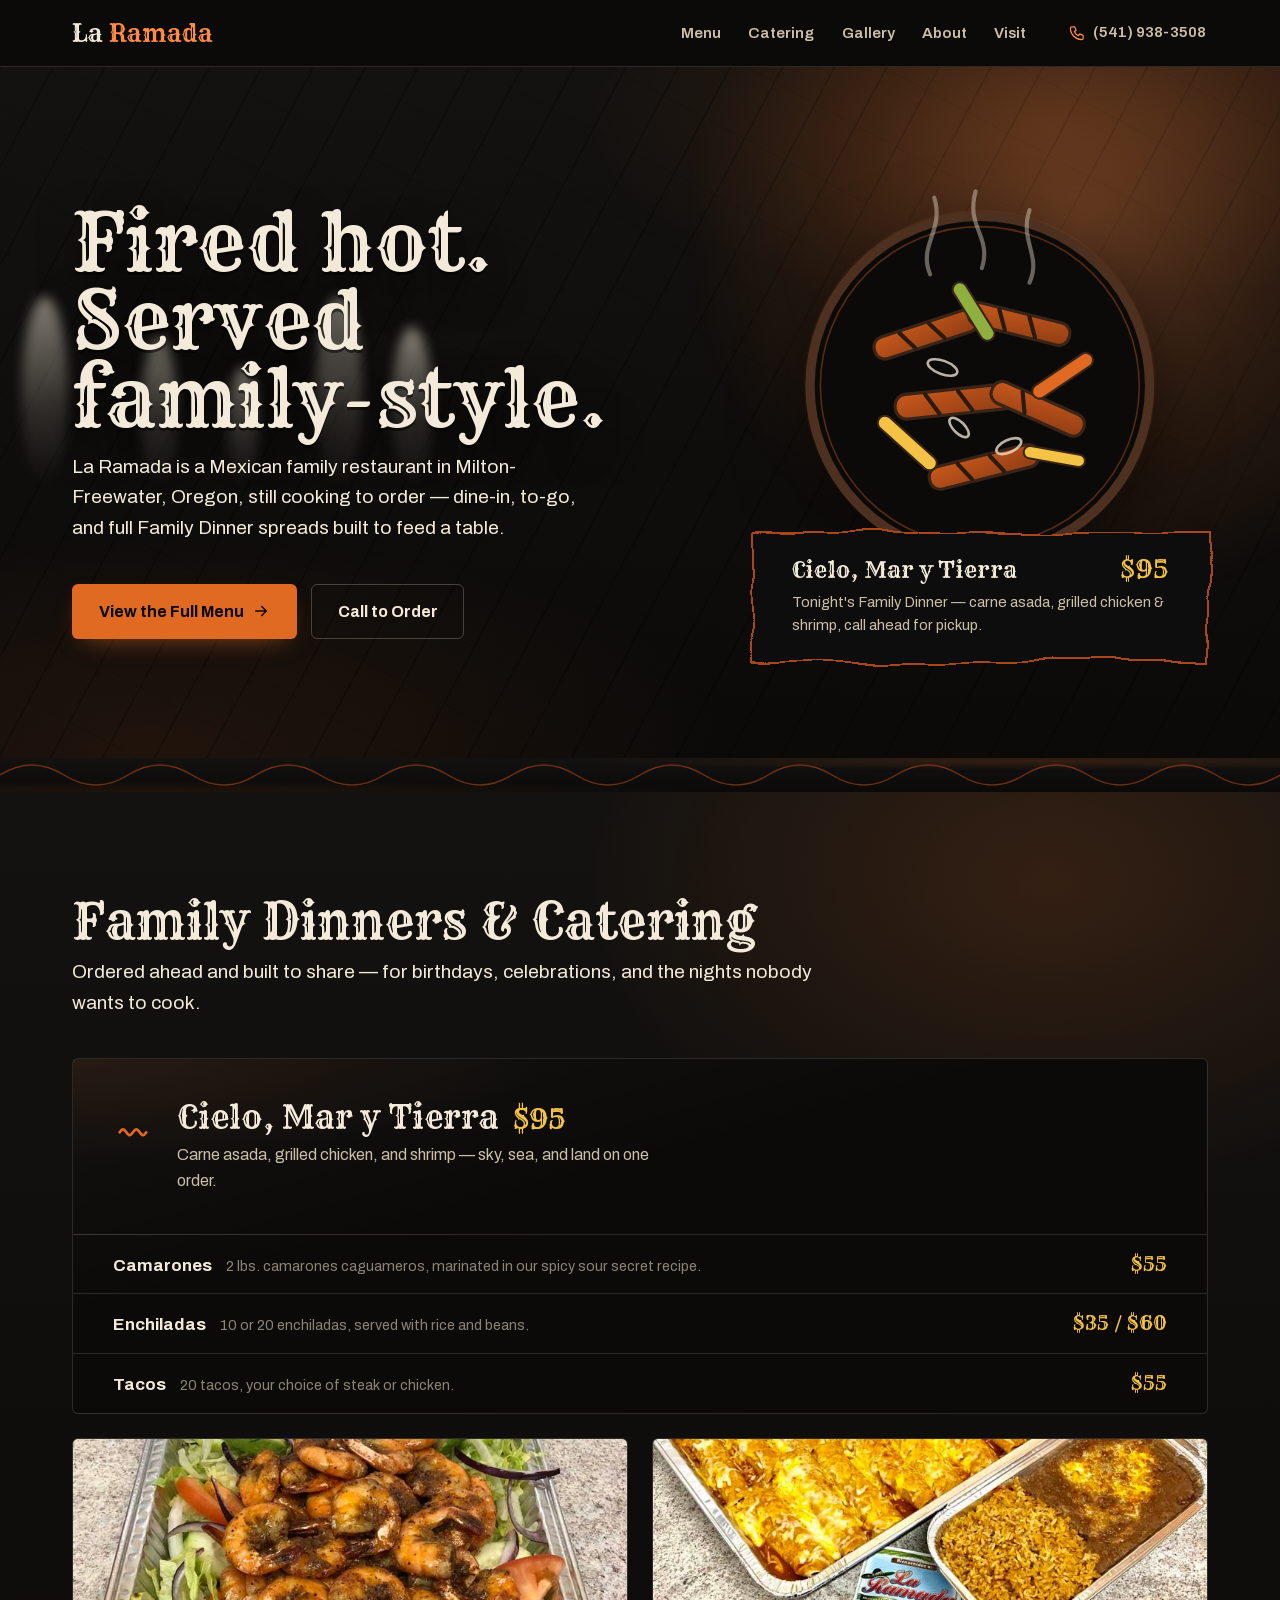
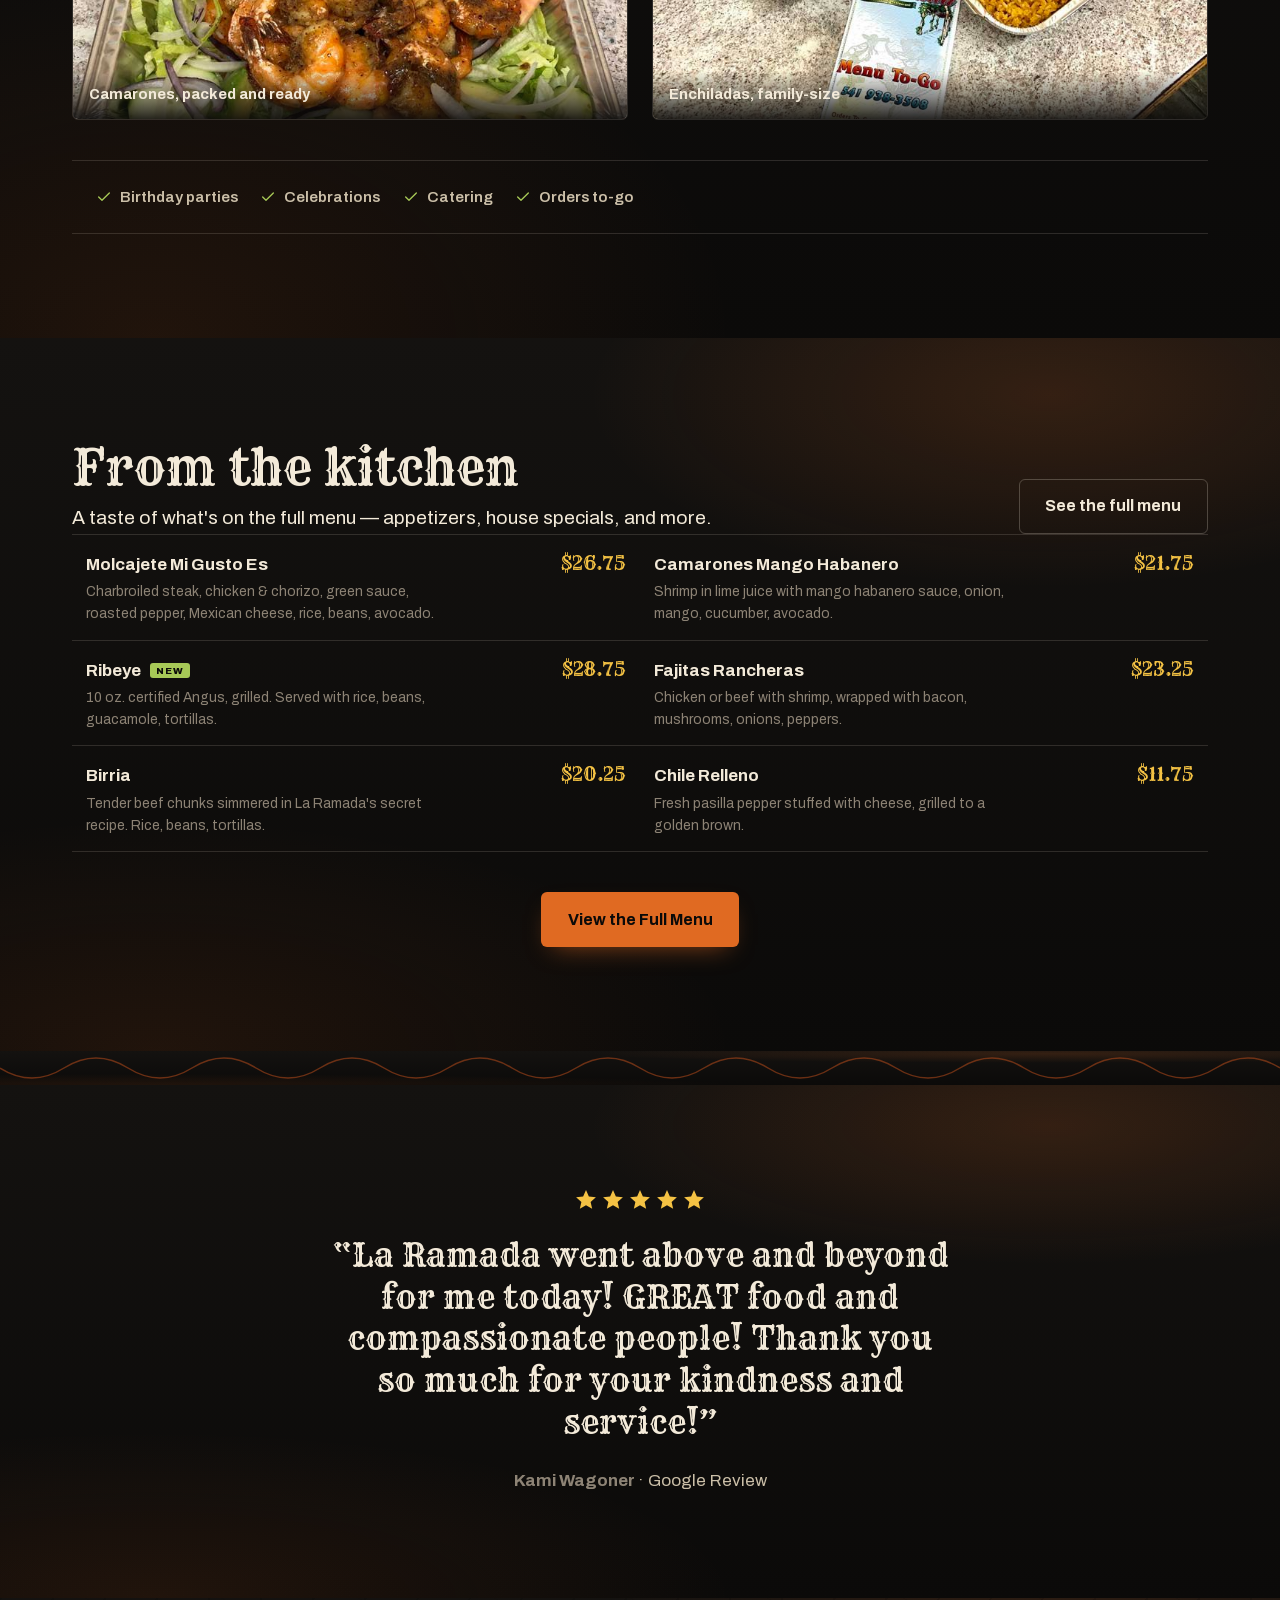
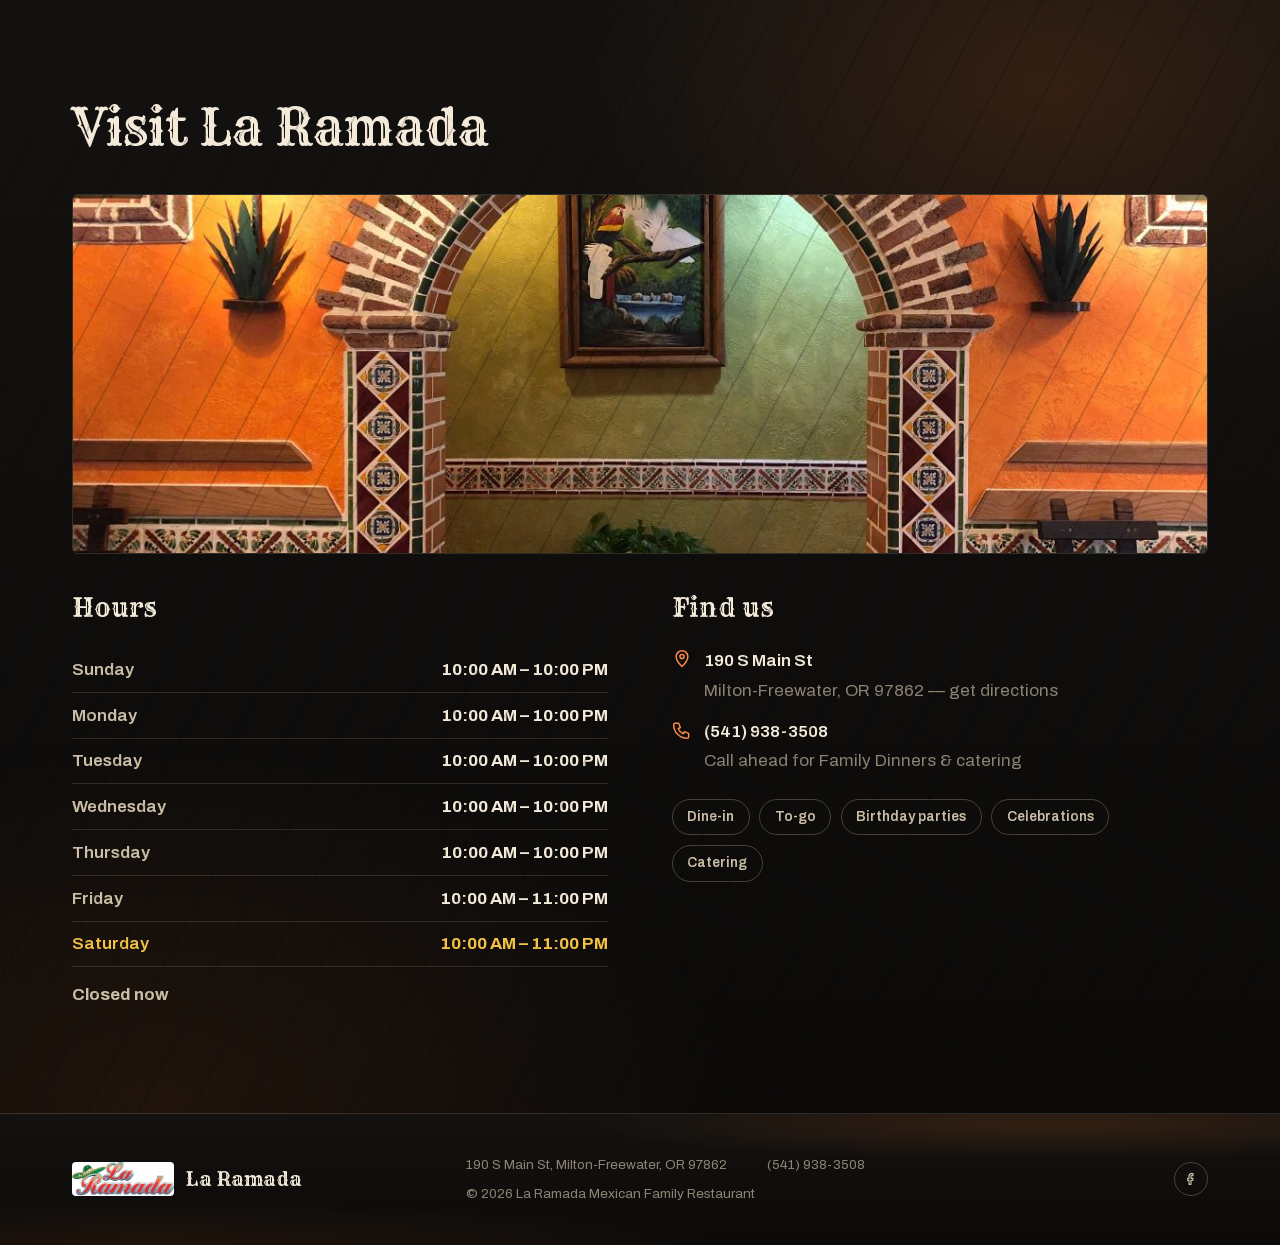
==== commit e5cd55ed: "Add Catering, Gallery, and About pages Three new pages extending the existing Comal system: Catering" ====
--- a/index.html
+++ b/index.html
@@ -44,7 +44,9 @@
     <nav class="site-nav" aria-label="Primary">
       <ul>
         <li><a href="menu.html">Menu</a></li>
-        <li><a href="#dinners">Family Dinners</a></li>
+        <li><a href="catering.html">Catering</a></li>
+        <li><a href="gallery.html">Gallery</a></li>
+        <li><a href="about.html">About</a></li>
         <li><a href="#visit">Visit</a></li>
       </ul>
       <a class="header-phone" href="tel:+15419383508" aria-label="Call La Ramada at (541) 938-3508">
@@ -59,8 +61,11 @@
   <div class="mobile-panel" id="mobile-panel">
     <ul>
       <li><a href="menu.html">Menu</a></li>
+      <li><a href="catering.html">Catering</a></li>
+      <li><a href="gallery.html">Gallery</a></li>
+      <li><a href="about.html">About</a></li>
+      <li><a href="#visit">Visit</a></li>
       <li><a href="#dinners">Family Dinners</a></li>
-      <li><a href="#visit">Visit</a></li>
       <li><a href="tel:+15419383508">Call (541) 938-3508</a></li>
     </ul>
   </div>
--- a/styles.css
+++ b/styles.css
@@ -385,6 +385,58 @@
 .hero-visual-caption .note { font-size: 0.92rem; color: var(--cream-dim); margin-top: 0.4rem; max-width: none; }
 
 /* ==========================================================================
+   Page hero — quieter cousin of the homepage hero, for interior pages
+   ========================================================================== */
+
+.page-hero { position: relative; overflow: hidden; padding-block: clamp(3rem, 7vw, 5rem) clamp(3rem, 6vw, 4rem); }
+.page-hero .wrap { position: relative; z-index: 2; }
+.page-hero-grid { display: grid; grid-template-columns: 1.1fr 0.9fr; gap: var(--space-5); align-items: center; }
+@media (max-width: 900px) { .page-hero-grid { grid-template-columns: 1fr; gap: var(--space-4); } }
+.page-hero h1 { font-size: clamp(2.2rem, 3.4vw + 1rem, 3.8rem); line-height: 1.03; }
+.page-hero .lede { margin-top: var(--space-2); max-width: 52ch; }
+.page-hero-ctas { display: flex; flex-wrap: wrap; gap: var(--space-2); margin-top: var(--space-4); }
+.page-hero-photo { border-radius: var(--radius); overflow: hidden; border: 1px solid var(--rule); }
+.page-hero-photo img { width: 100%; height: 360px; object-fit: cover; display: block; }
+@media (max-width: 640px) { .page-hero-photo img { height: 260px; } }
+
+/* ==========================================================================
+   Charred quote — the branding-iron plaque, reused for standalone quotes
+   ========================================================================== */
+
+.charred-quote { position: relative; padding: var(--space-4); }
+.charred-quote-shape {
+  position: absolute; inset: 0;
+  filter: url(#char-edge);
+  background: radial-gradient(circle at 30% 20%, rgba(255,140,71,0.10), transparent 55%), var(--iron-black-deep);
+  border: 2px solid var(--ember-dim);
+}
+.charred-quote-inner { position: relative; z-index: 2; }
+.charred-quote-inner p { font-size: 1.15rem; color: var(--cream); font-style: italic; margin: 0; max-width: none; }
+
+/* ==========================================================================
+   Gallery
+   ========================================================================== */
+
+.gallery-lead { margin-bottom: var(--space-4); border-radius: var(--radius); overflow: hidden; border: 1px solid var(--rule); }
+.gallery-lead img { width: 100%; height: 420px; object-fit: cover; display: block; }
+@media (max-width: 640px) { .gallery-lead img { height: 260px; } }
+
+.gallery-grid { display: grid; grid-template-columns: repeat(3, 1fr); gap: var(--space-3); }
+@media (max-width: 900px) { .gallery-grid { grid-template-columns: repeat(2, 1fr); } }
+@media (max-width: 560px) { .gallery-grid { grid-template-columns: 1fr; } }
+.gallery-grid figure { margin: 0; border-radius: var(--radius); overflow: hidden; border: 1px solid var(--rule); position: relative; }
+.gallery-grid a { display: block; }
+.gallery-grid img { width: 100%; height: 260px; object-fit: cover; display: block; transition: transform 0.35s var(--ease-out); }
+.gallery-grid a:hover img, .gallery-grid a:focus-visible img { transform: scale(1.05); }
+.gallery-grid figcaption {
+  position: absolute; left: 0; right: 0; bottom: 0;
+  padding: 0.65rem 0.9rem;
+  background: linear-gradient(0deg, rgba(11,10,9,0.85), transparent);
+  color: var(--cream); font-weight: 700; font-size: 0.85rem;
+  pointer-events: none;
+}
+
+/* ==========================================================================
    Section headers
    ========================================================================== */
 
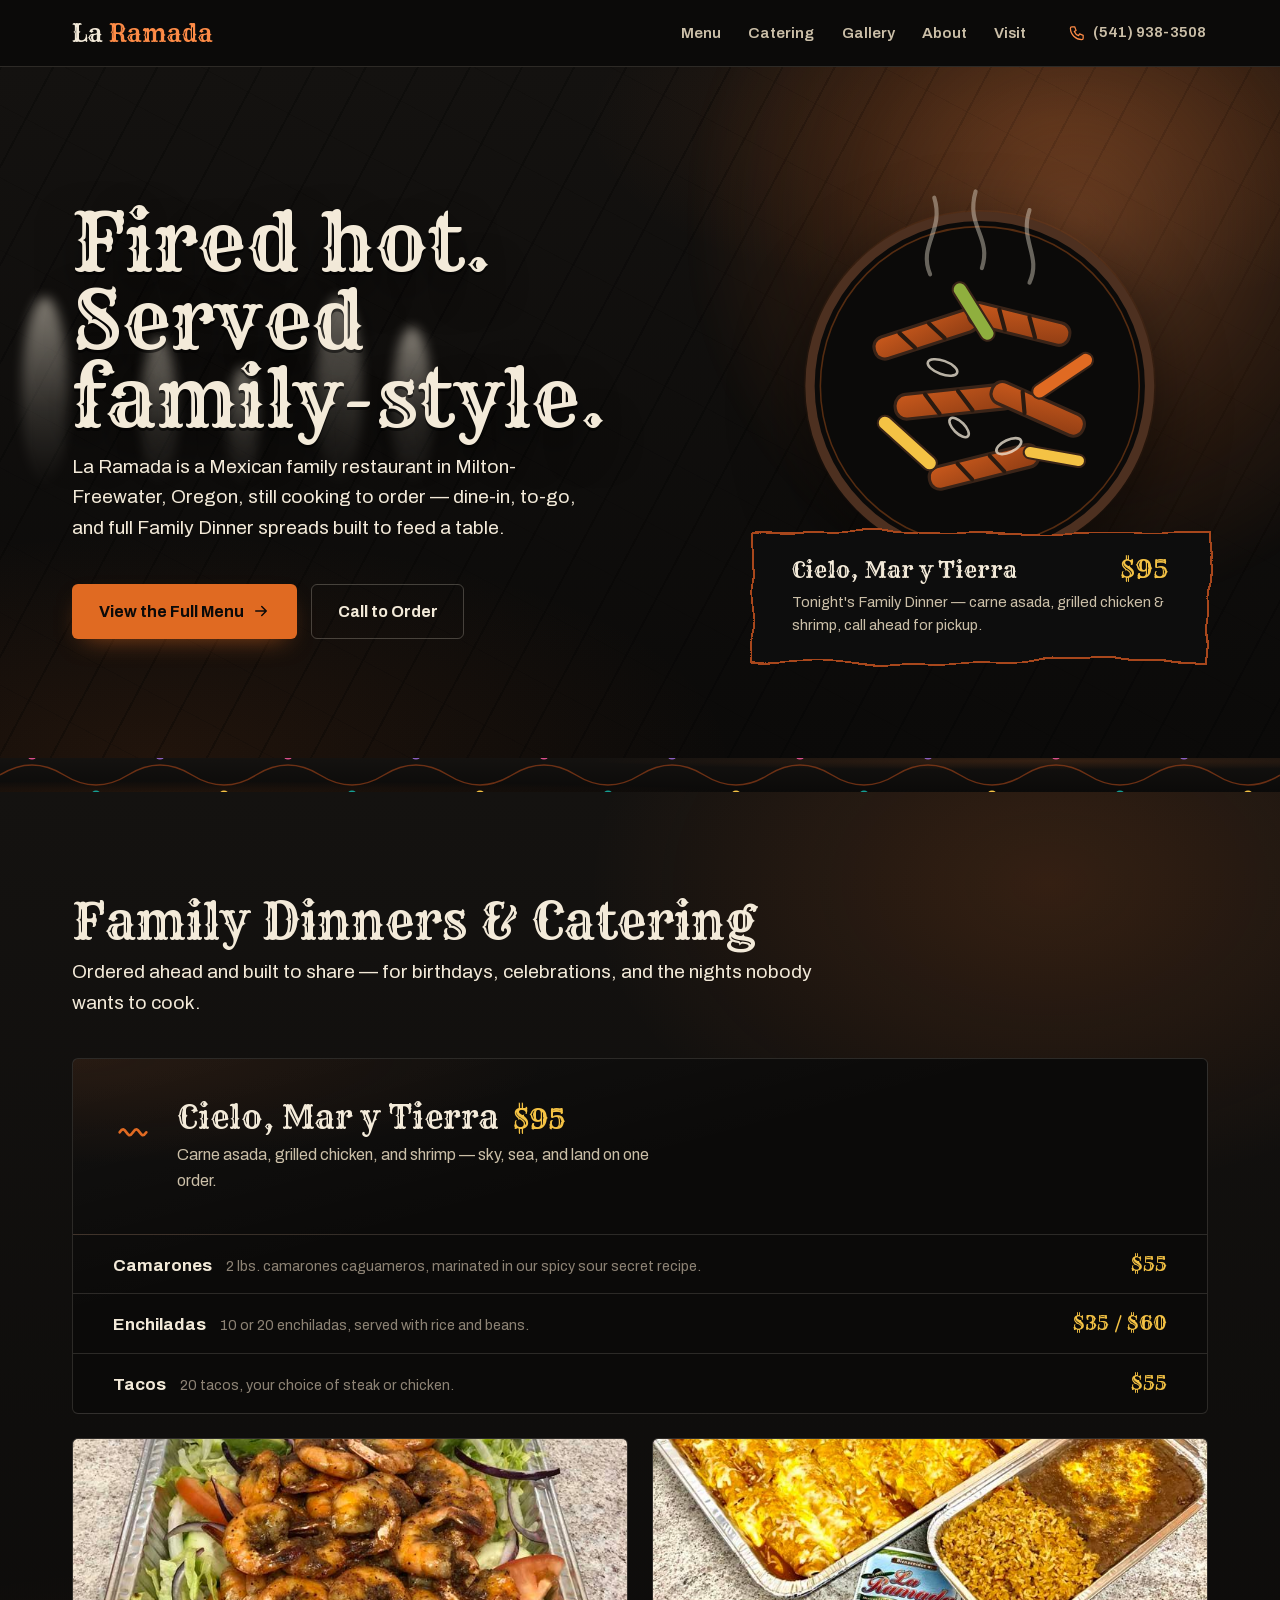
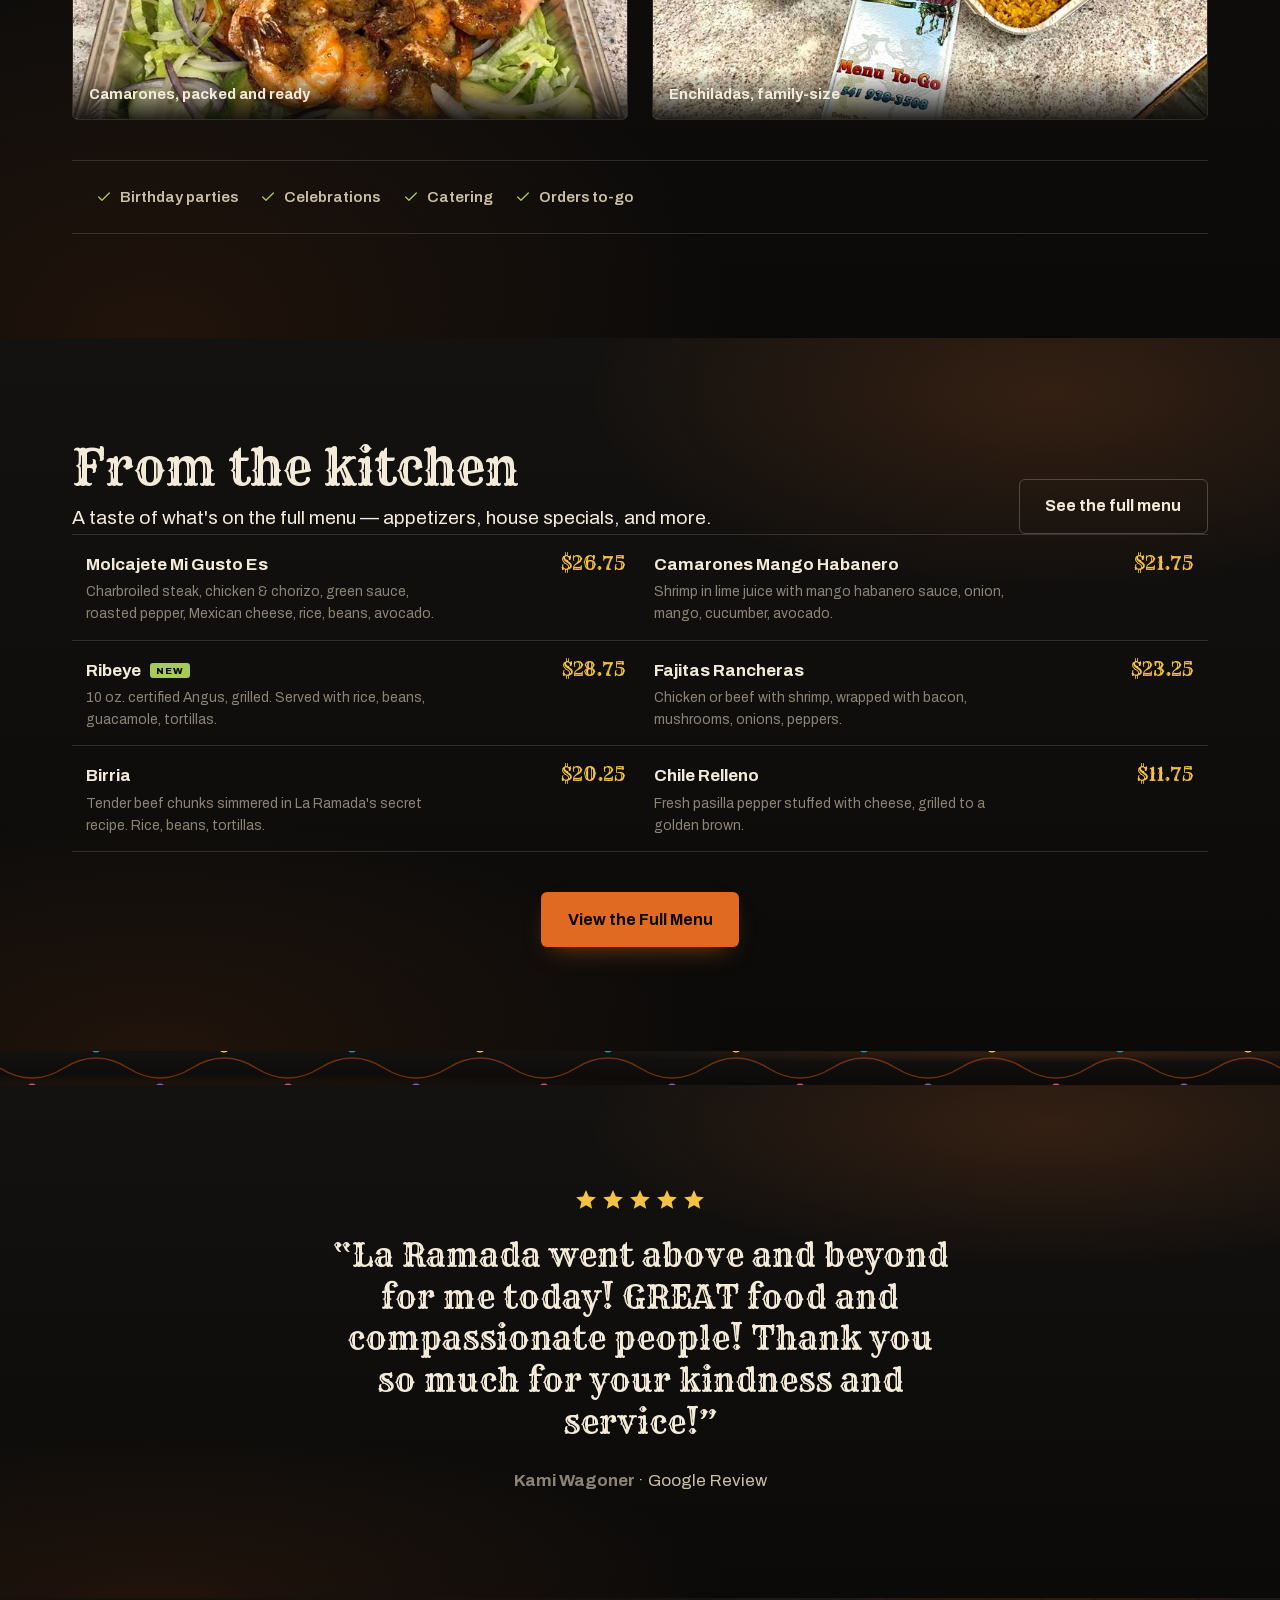
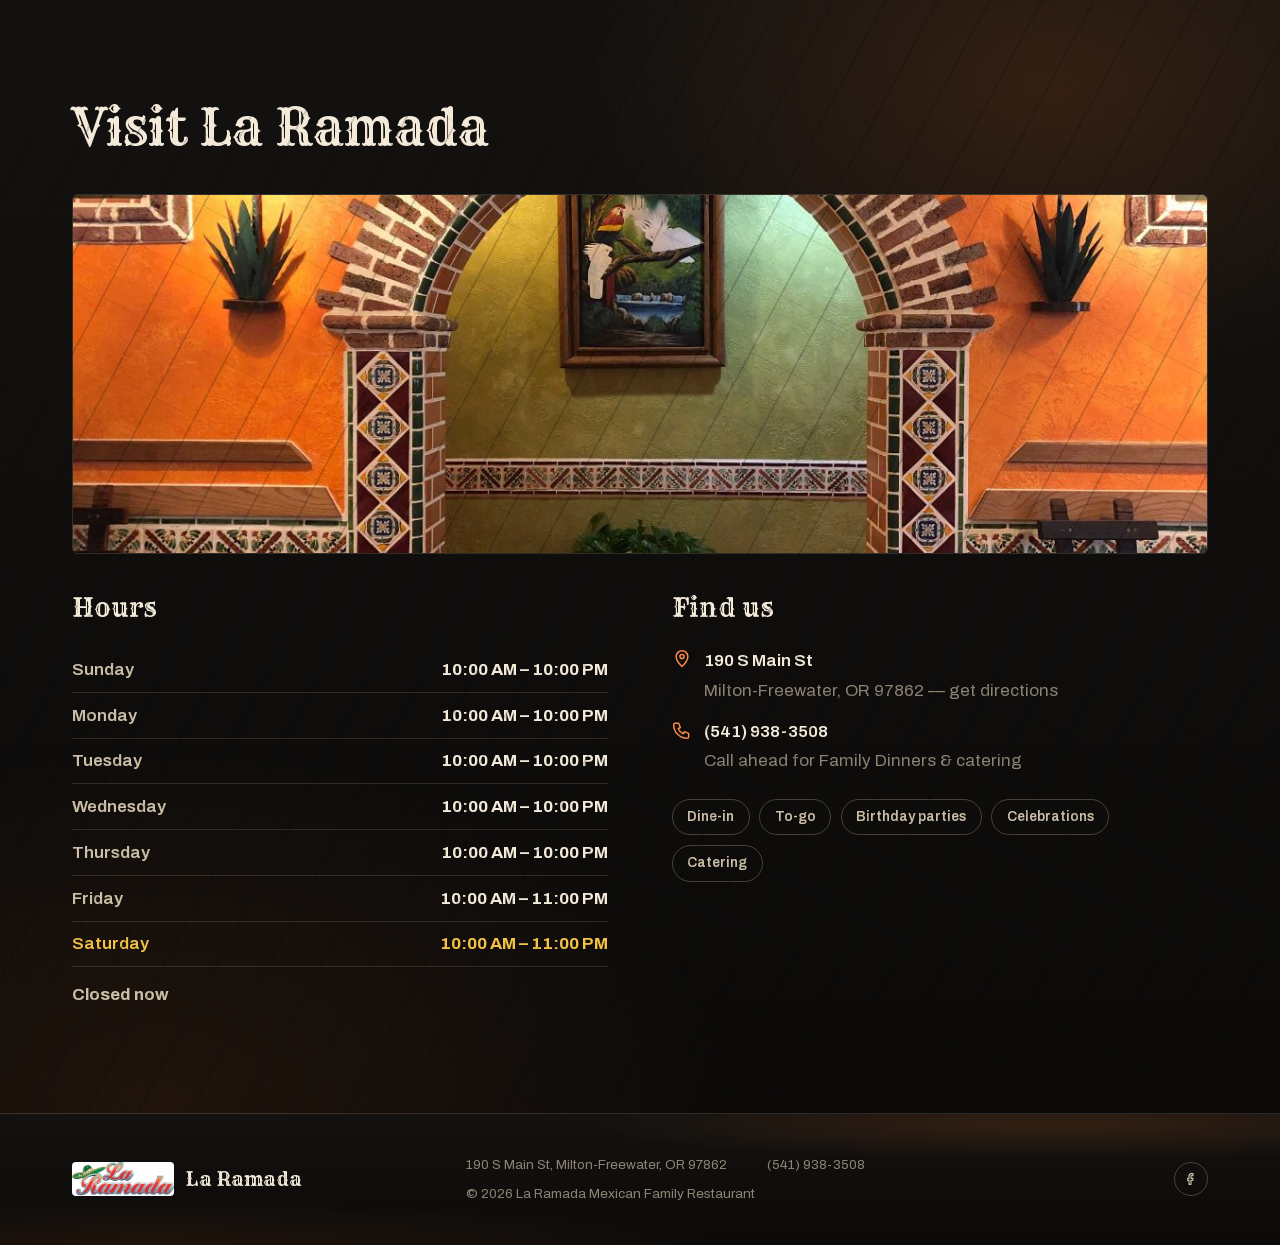
==== commit 8ab524b7: "Add a papel picado garland to the section dividers A small, contained note of festive color: pink/te" ====
--- a/index.html
+++ b/index.html
@@ -161,7 +161,7 @@
   </section>
 
   <div class="grill-seam iron-ground" aria-hidden="true">
-    <svg viewBox="0 0 1200 60" preserveAspectRatio="none"><path d="M0 30 Q 30 10 60 30 T 120 30 T 180 30 T 240 30 T 300 30 T 360 30 T 420 30 T 480 30 T 540 30 T 600 30 T 660 30 T 720 30 T 780 30 T 840 30 T 900 30 T 960 30 T 1020 30 T 1080 30 T 1140 30 T 1200 30" fill="none" stroke="var(--ember-dim)" stroke-width="1.5" opacity="0.6"/></svg>
+    <svg viewBox="0 0 1200 60" preserveAspectRatio="none"><path d="M0 30 Q 30 10 60 30 T 120 30 T 180 30 T 240 30 T 300 30 T 360 30 T 420 30 T 480 30 T 540 30 T 600 30 T 660 30 T 720 30 T 780 30 T 840 30 T 900 30 T 960 30 T 1020 30 T 1080 30 T 1140 30 T 1200 30" fill="none" stroke="var(--ember-dim)" stroke-width="1.5" opacity="0.6"/><circle cx="30" cy="10" r="4.5" fill="var(--papel-pink)"/><circle cx="90" cy="50" r="4.5" fill="var(--papel-teal)"/><circle cx="150" cy="10" r="4.5" fill="var(--papel-violet)"/><circle cx="210" cy="50" r="4.5" fill="var(--butter)"/><circle cx="270" cy="10" r="4.5" fill="var(--papel-pink)"/><circle cx="330" cy="50" r="4.5" fill="var(--papel-teal)"/><circle cx="390" cy="10" r="4.5" fill="var(--papel-violet)"/><circle cx="450" cy="50" r="4.5" fill="var(--butter)"/><circle cx="510" cy="10" r="4.5" fill="var(--papel-pink)"/><circle cx="570" cy="50" r="4.5" fill="var(--papel-teal)"/><circle cx="630" cy="10" r="4.5" fill="var(--papel-violet)"/><circle cx="690" cy="50" r="4.5" fill="var(--butter)"/><circle cx="750" cy="10" r="4.5" fill="var(--papel-pink)"/><circle cx="810" cy="50" r="4.5" fill="var(--papel-teal)"/><circle cx="870" cy="10" r="4.5" fill="var(--papel-violet)"/><circle cx="930" cy="50" r="4.5" fill="var(--butter)"/><circle cx="990" cy="10" r="4.5" fill="var(--papel-pink)"/><circle cx="1050" cy="50" r="4.5" fill="var(--papel-teal)"/><circle cx="1110" cy="10" r="4.5" fill="var(--papel-violet)"/><circle cx="1170" cy="50" r="4.5" fill="var(--butter)"/></svg>
   </div>
 
   <section id="dinners" class="iron-ground">
@@ -264,7 +264,7 @@
   </section>
 
   <div class="grill-seam iron-ground" aria-hidden="true">
-    <svg viewBox="0 0 1200 60" preserveAspectRatio="none"><path d="M0 30 Q 30 50 60 30 T 120 30 T 180 30 T 240 30 T 300 30 T 360 30 T 420 30 T 480 30 T 540 30 T 600 30 T 660 30 T 720 30 T 780 30 T 840 30 T 900 30 T 960 30 T 1020 30 T 1080 30 T 1140 30 T 1200 30" fill="none" stroke="var(--ember-dim)" stroke-width="1.5" opacity="0.6"/></svg>
+    <svg viewBox="0 0 1200 60" preserveAspectRatio="none"><path d="M0 30 Q 30 50 60 30 T 120 30 T 180 30 T 240 30 T 300 30 T 360 30 T 420 30 T 480 30 T 540 30 T 600 30 T 660 30 T 720 30 T 780 30 T 840 30 T 900 30 T 960 30 T 1020 30 T 1080 30 T 1140 30 T 1200 30" fill="none" stroke="var(--ember-dim)" stroke-width="1.5" opacity="0.6"/><circle cx="30" cy="50" r="4.5" fill="var(--papel-pink)"/><circle cx="90" cy="10" r="4.5" fill="var(--papel-teal)"/><circle cx="150" cy="50" r="4.5" fill="var(--papel-violet)"/><circle cx="210" cy="10" r="4.5" fill="var(--butter)"/><circle cx="270" cy="50" r="4.5" fill="var(--papel-pink)"/><circle cx="330" cy="10" r="4.5" fill="var(--papel-teal)"/><circle cx="390" cy="50" r="4.5" fill="var(--papel-violet)"/><circle cx="450" cy="10" r="4.5" fill="var(--butter)"/><circle cx="510" cy="50" r="4.5" fill="var(--papel-pink)"/><circle cx="570" cy="10" r="4.5" fill="var(--papel-teal)"/><circle cx="630" cy="50" r="4.5" fill="var(--papel-violet)"/><circle cx="690" cy="10" r="4.5" fill="var(--butter)"/><circle cx="750" cy="50" r="4.5" fill="var(--papel-pink)"/><circle cx="810" cy="10" r="4.5" fill="var(--papel-teal)"/><circle cx="870" cy="50" r="4.5" fill="var(--papel-violet)"/><circle cx="930" cy="10" r="4.5" fill="var(--butter)"/><circle cx="990" cy="50" r="4.5" fill="var(--papel-pink)"/><circle cx="1050" cy="10" r="4.5" fill="var(--papel-teal)"/><circle cx="1110" cy="50" r="4.5" fill="var(--papel-violet)"/><circle cx="1170" cy="10" r="4.5" fill="var(--butter)"/></svg>
   </div>
 
   <section class="iron-ground">
--- a/styles.css
+++ b/styles.css
@@ -38,6 +38,10 @@
   --lime: #8faf3e;
   --lime-bright: #a7c957;
   --butter: #f4c244;
+  /* papel picado garland accents — used only on the section-divider bunting, nowhere else */
+  --papel-pink: #d94f8c;
+  --papel-teal: #159e93;
+  --papel-violet: #8b5fbf;
   --cream: #f3ead9;
   --cream-dim: #cbbfa8;
   --cream-faint: #8d8375;
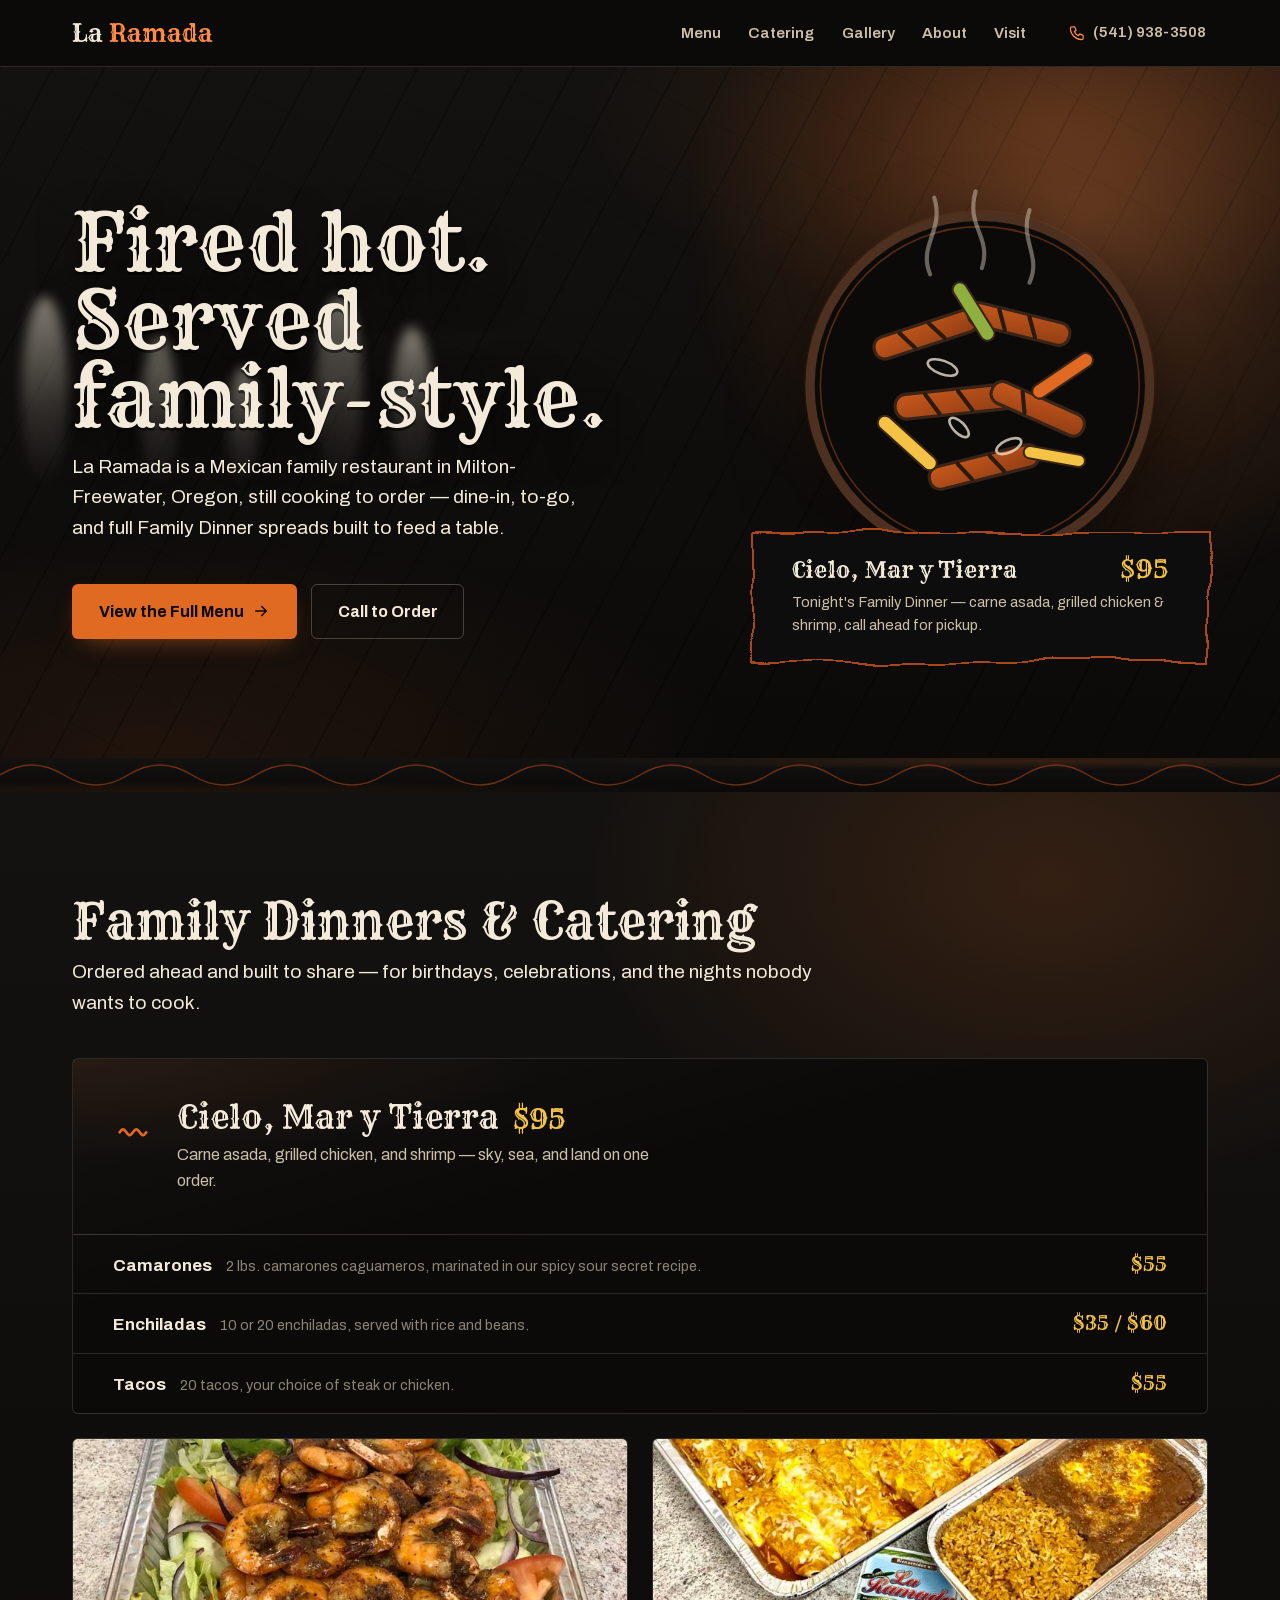
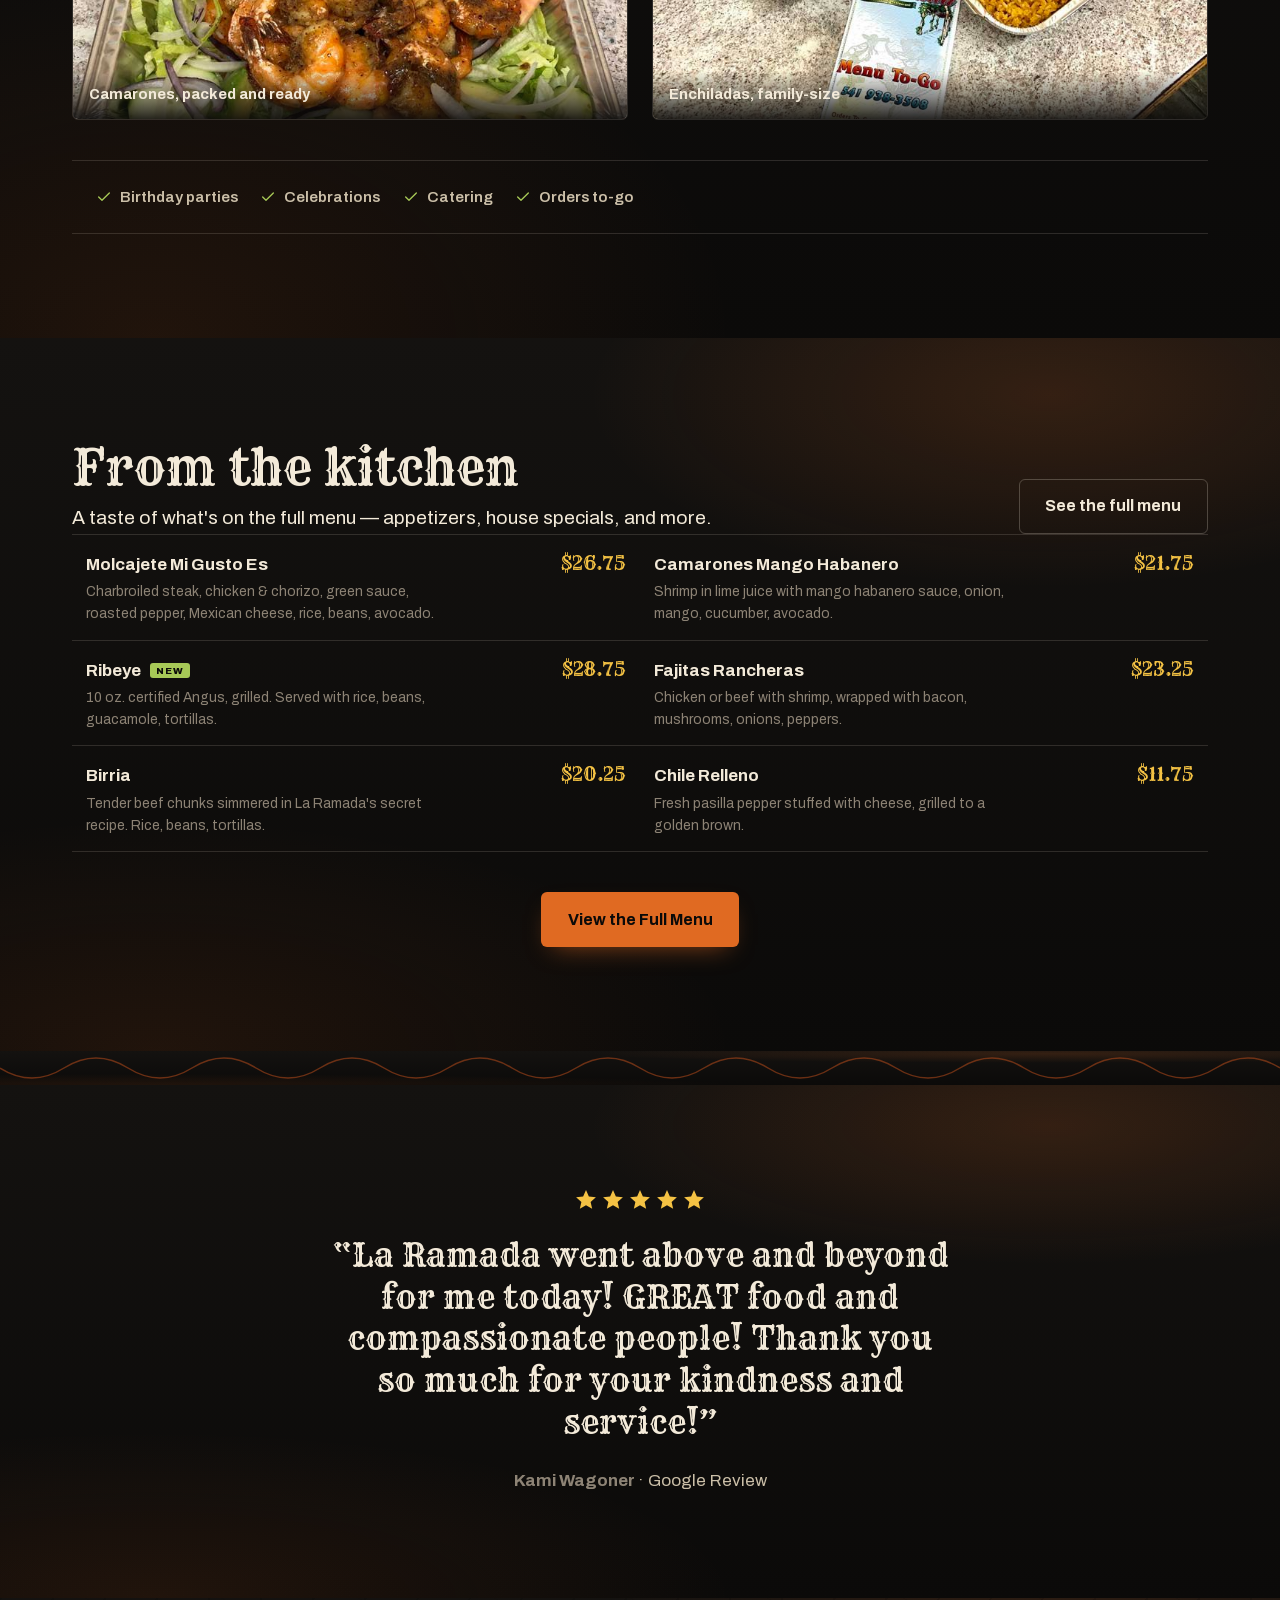
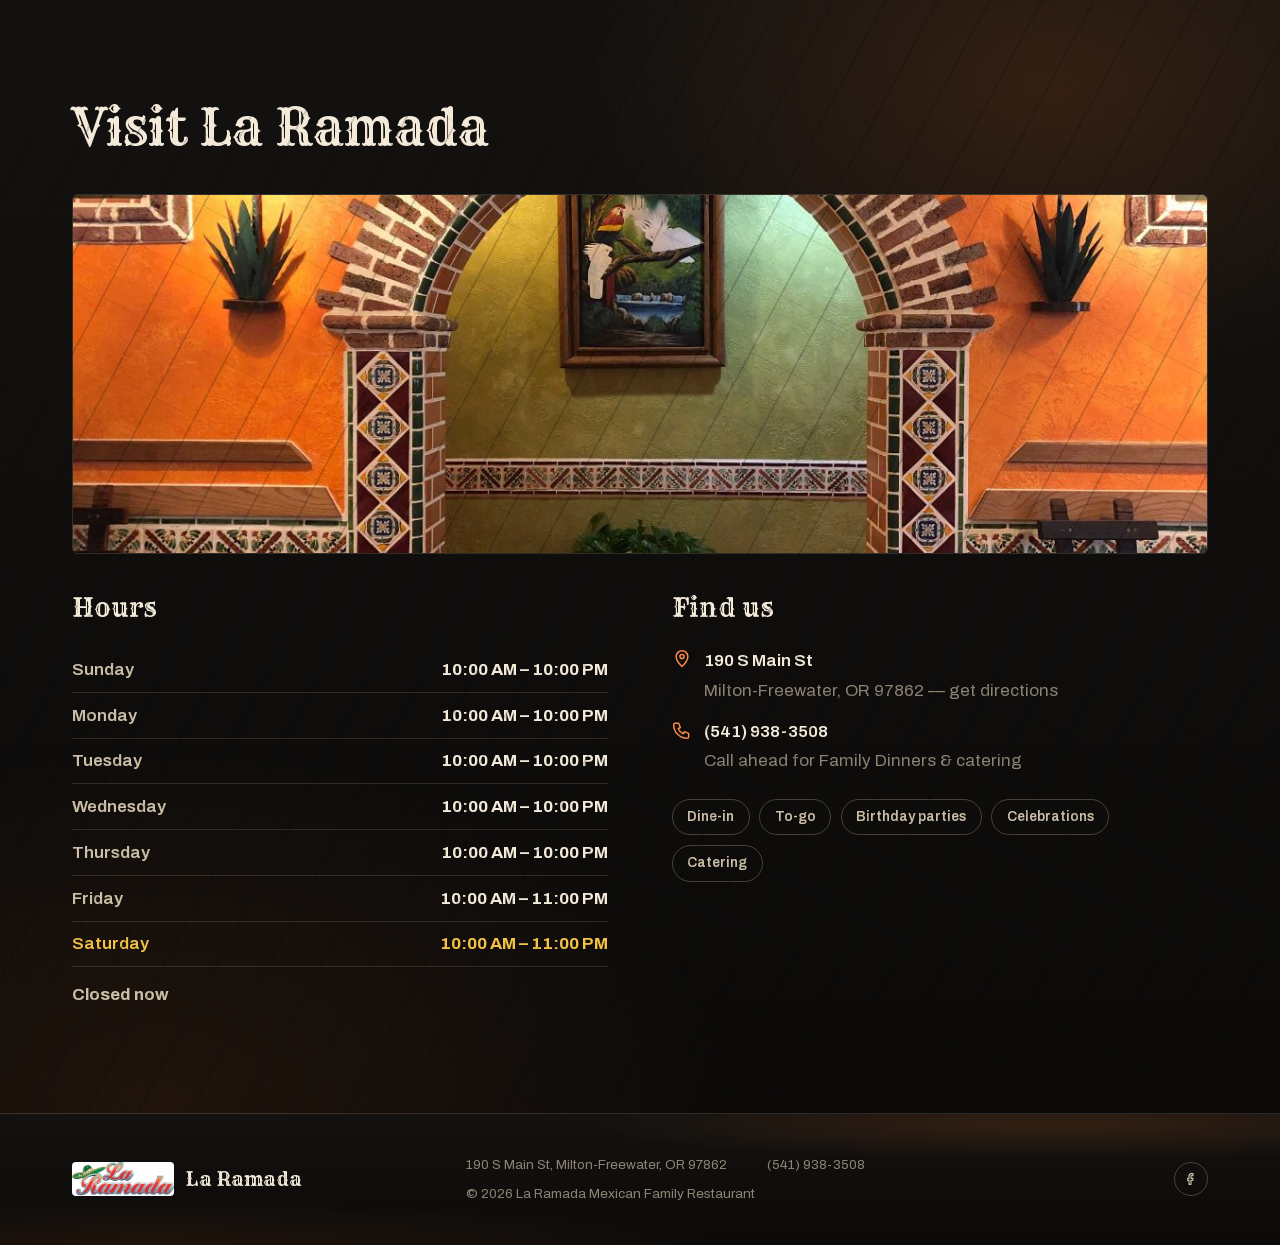
==== commit 5b9c163f: "Revert "Add a papel picado garland to the section dividers" This reverts commit 8ab524b7aedfdbc00fbc" ====
--- a/index.html
+++ b/index.html
@@ -161,7 +161,7 @@
   </section>
 
   <div class="grill-seam iron-ground" aria-hidden="true">
-    <svg viewBox="0 0 1200 60" preserveAspectRatio="none"><path d="M0 30 Q 30 10 60 30 T 120 30 T 180 30 T 240 30 T 300 30 T 360 30 T 420 30 T 480 30 T 540 30 T 600 30 T 660 30 T 720 30 T 780 30 T 840 30 T 900 30 T 960 30 T 1020 30 T 1080 30 T 1140 30 T 1200 30" fill="none" stroke="var(--ember-dim)" stroke-width="1.5" opacity="0.6"/><circle cx="30" cy="10" r="4.5" fill="var(--papel-pink)"/><circle cx="90" cy="50" r="4.5" fill="var(--papel-teal)"/><circle cx="150" cy="10" r="4.5" fill="var(--papel-violet)"/><circle cx="210" cy="50" r="4.5" fill="var(--butter)"/><circle cx="270" cy="10" r="4.5" fill="var(--papel-pink)"/><circle cx="330" cy="50" r="4.5" fill="var(--papel-teal)"/><circle cx="390" cy="10" r="4.5" fill="var(--papel-violet)"/><circle cx="450" cy="50" r="4.5" fill="var(--butter)"/><circle cx="510" cy="10" r="4.5" fill="var(--papel-pink)"/><circle cx="570" cy="50" r="4.5" fill="var(--papel-teal)"/><circle cx="630" cy="10" r="4.5" fill="var(--papel-violet)"/><circle cx="690" cy="50" r="4.5" fill="var(--butter)"/><circle cx="750" cy="10" r="4.5" fill="var(--papel-pink)"/><circle cx="810" cy="50" r="4.5" fill="var(--papel-teal)"/><circle cx="870" cy="10" r="4.5" fill="var(--papel-violet)"/><circle cx="930" cy="50" r="4.5" fill="var(--butter)"/><circle cx="990" cy="10" r="4.5" fill="var(--papel-pink)"/><circle cx="1050" cy="50" r="4.5" fill="var(--papel-teal)"/><circle cx="1110" cy="10" r="4.5" fill="var(--papel-violet)"/><circle cx="1170" cy="50" r="4.5" fill="var(--butter)"/></svg>
+    <svg viewBox="0 0 1200 60" preserveAspectRatio="none"><path d="M0 30 Q 30 10 60 30 T 120 30 T 180 30 T 240 30 T 300 30 T 360 30 T 420 30 T 480 30 T 540 30 T 600 30 T 660 30 T 720 30 T 780 30 T 840 30 T 900 30 T 960 30 T 1020 30 T 1080 30 T 1140 30 T 1200 30" fill="none" stroke="var(--ember-dim)" stroke-width="1.5" opacity="0.6"/></svg>
   </div>
 
   <section id="dinners" class="iron-ground">
@@ -264,7 +264,7 @@
   </section>
 
   <div class="grill-seam iron-ground" aria-hidden="true">
-    <svg viewBox="0 0 1200 60" preserveAspectRatio="none"><path d="M0 30 Q 30 50 60 30 T 120 30 T 180 30 T 240 30 T 300 30 T 360 30 T 420 30 T 480 30 T 540 30 T 600 30 T 660 30 T 720 30 T 780 30 T 840 30 T 900 30 T 960 30 T 1020 30 T 1080 30 T 1140 30 T 1200 30" fill="none" stroke="var(--ember-dim)" stroke-width="1.5" opacity="0.6"/><circle cx="30" cy="50" r="4.5" fill="var(--papel-pink)"/><circle cx="90" cy="10" r="4.5" fill="var(--papel-teal)"/><circle cx="150" cy="50" r="4.5" fill="var(--papel-violet)"/><circle cx="210" cy="10" r="4.5" fill="var(--butter)"/><circle cx="270" cy="50" r="4.5" fill="var(--papel-pink)"/><circle cx="330" cy="10" r="4.5" fill="var(--papel-teal)"/><circle cx="390" cy="50" r="4.5" fill="var(--papel-violet)"/><circle cx="450" cy="10" r="4.5" fill="var(--butter)"/><circle cx="510" cy="50" r="4.5" fill="var(--papel-pink)"/><circle cx="570" cy="10" r="4.5" fill="var(--papel-teal)"/><circle cx="630" cy="50" r="4.5" fill="var(--papel-violet)"/><circle cx="690" cy="10" r="4.5" fill="var(--butter)"/><circle cx="750" cy="50" r="4.5" fill="var(--papel-pink)"/><circle cx="810" cy="10" r="4.5" fill="var(--papel-teal)"/><circle cx="870" cy="50" r="4.5" fill="var(--papel-violet)"/><circle cx="930" cy="10" r="4.5" fill="var(--butter)"/><circle cx="990" cy="50" r="4.5" fill="var(--papel-pink)"/><circle cx="1050" cy="10" r="4.5" fill="var(--papel-teal)"/><circle cx="1110" cy="50" r="4.5" fill="var(--papel-violet)"/><circle cx="1170" cy="10" r="4.5" fill="var(--butter)"/></svg>
+    <svg viewBox="0 0 1200 60" preserveAspectRatio="none"><path d="M0 30 Q 30 50 60 30 T 120 30 T 180 30 T 240 30 T 300 30 T 360 30 T 420 30 T 480 30 T 540 30 T 600 30 T 660 30 T 720 30 T 780 30 T 840 30 T 900 30 T 960 30 T 1020 30 T 1080 30 T 1140 30 T 1200 30" fill="none" stroke="var(--ember-dim)" stroke-width="1.5" opacity="0.6"/></svg>
   </div>
 
   <section class="iron-ground">
--- a/styles.css
+++ b/styles.css
@@ -38,10 +38,6 @@
   --lime: #8faf3e;
   --lime-bright: #a7c957;
   --butter: #f4c244;
-  /* papel picado garland accents — used only on the section-divider bunting, nowhere else */
-  --papel-pink: #d94f8c;
-  --papel-teal: #159e93;
-  --papel-violet: #8b5fbf;
   --cream: #f3ead9;
   --cream-dim: #cbbfa8;
   --cream-faint: #8d8375;
